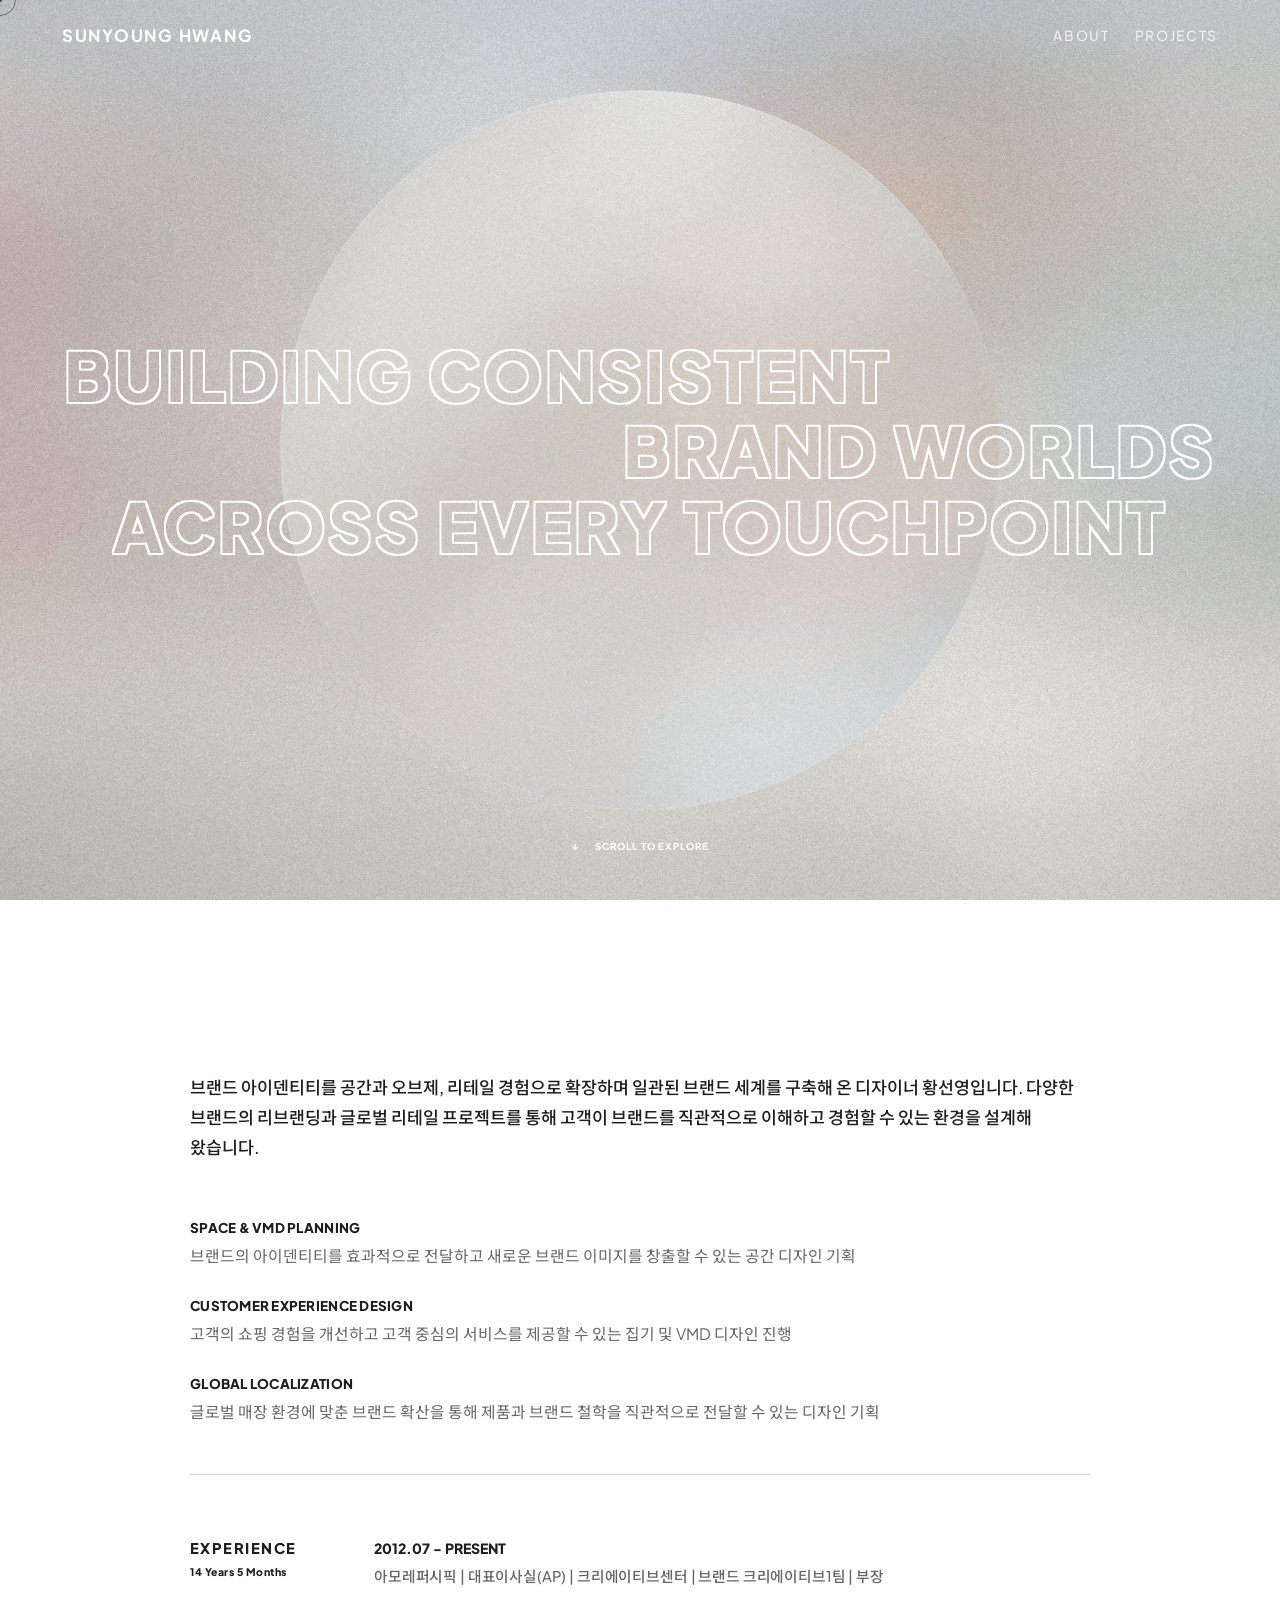
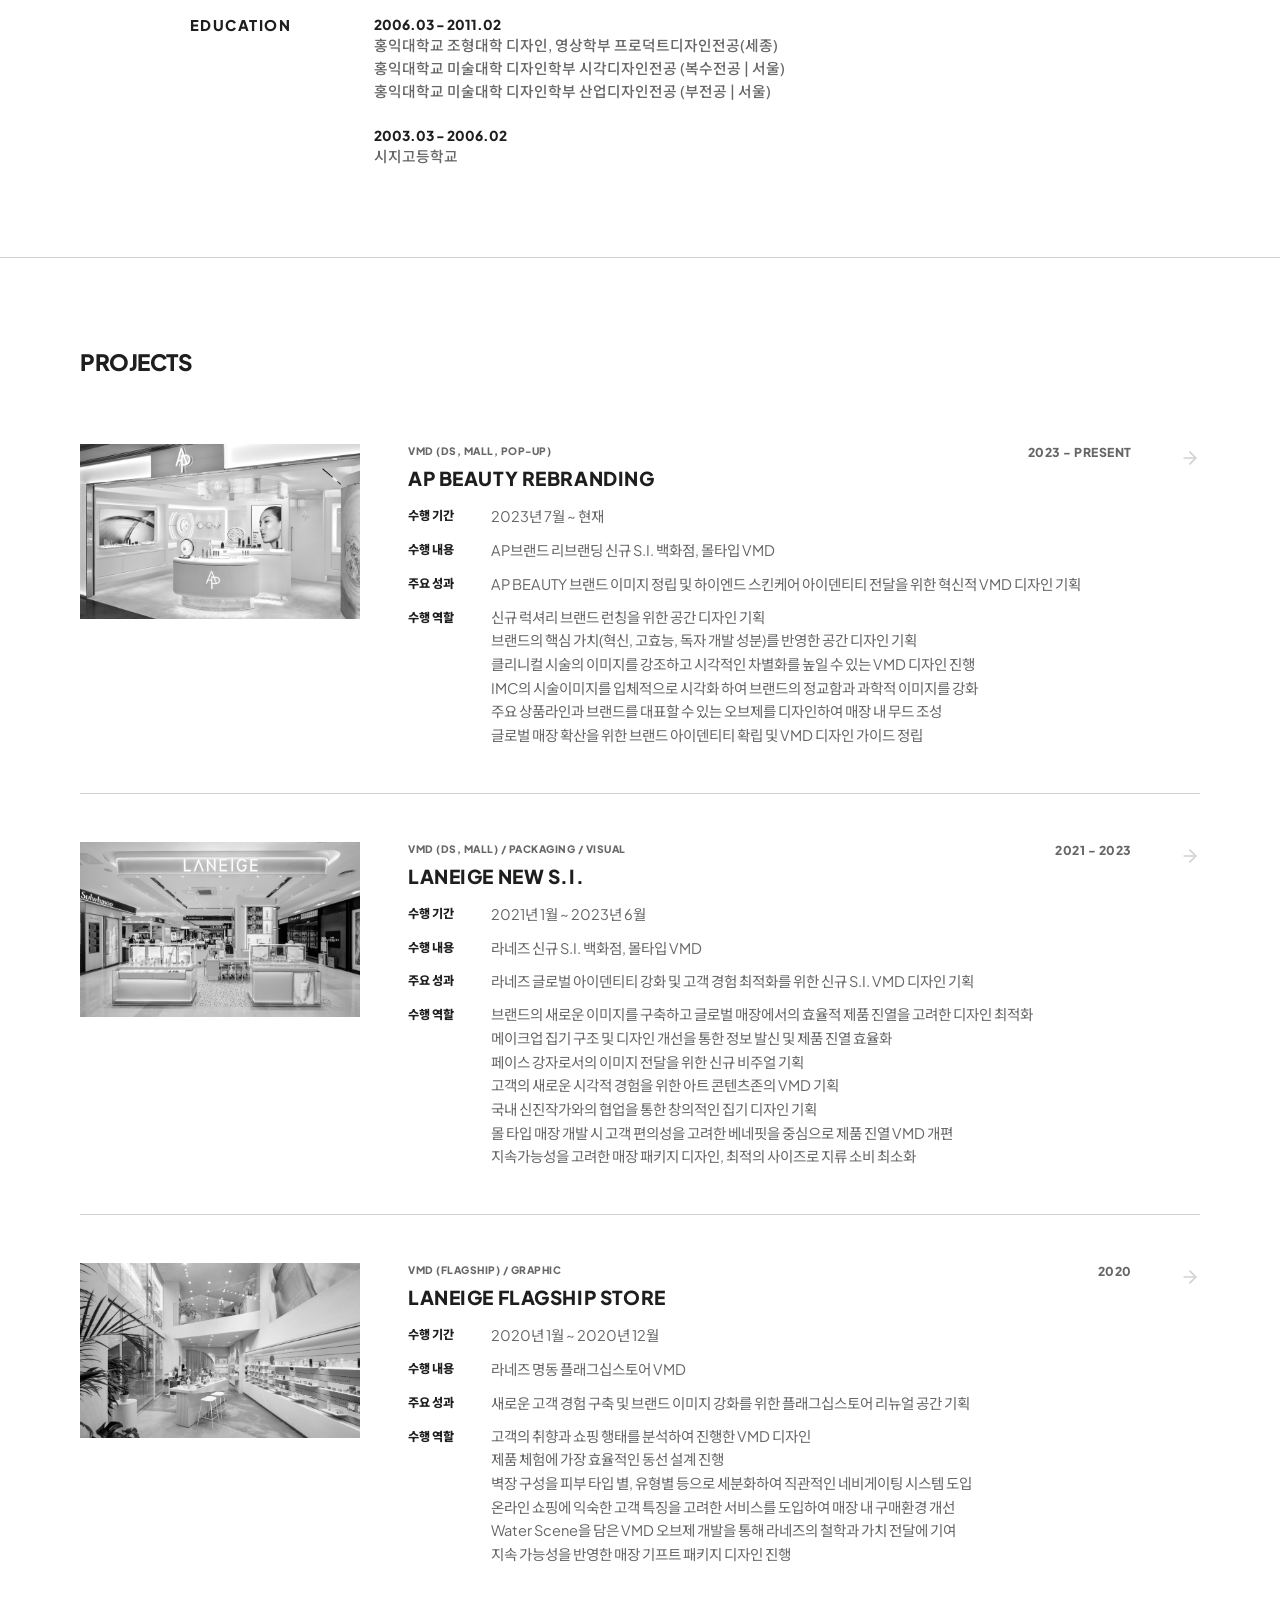
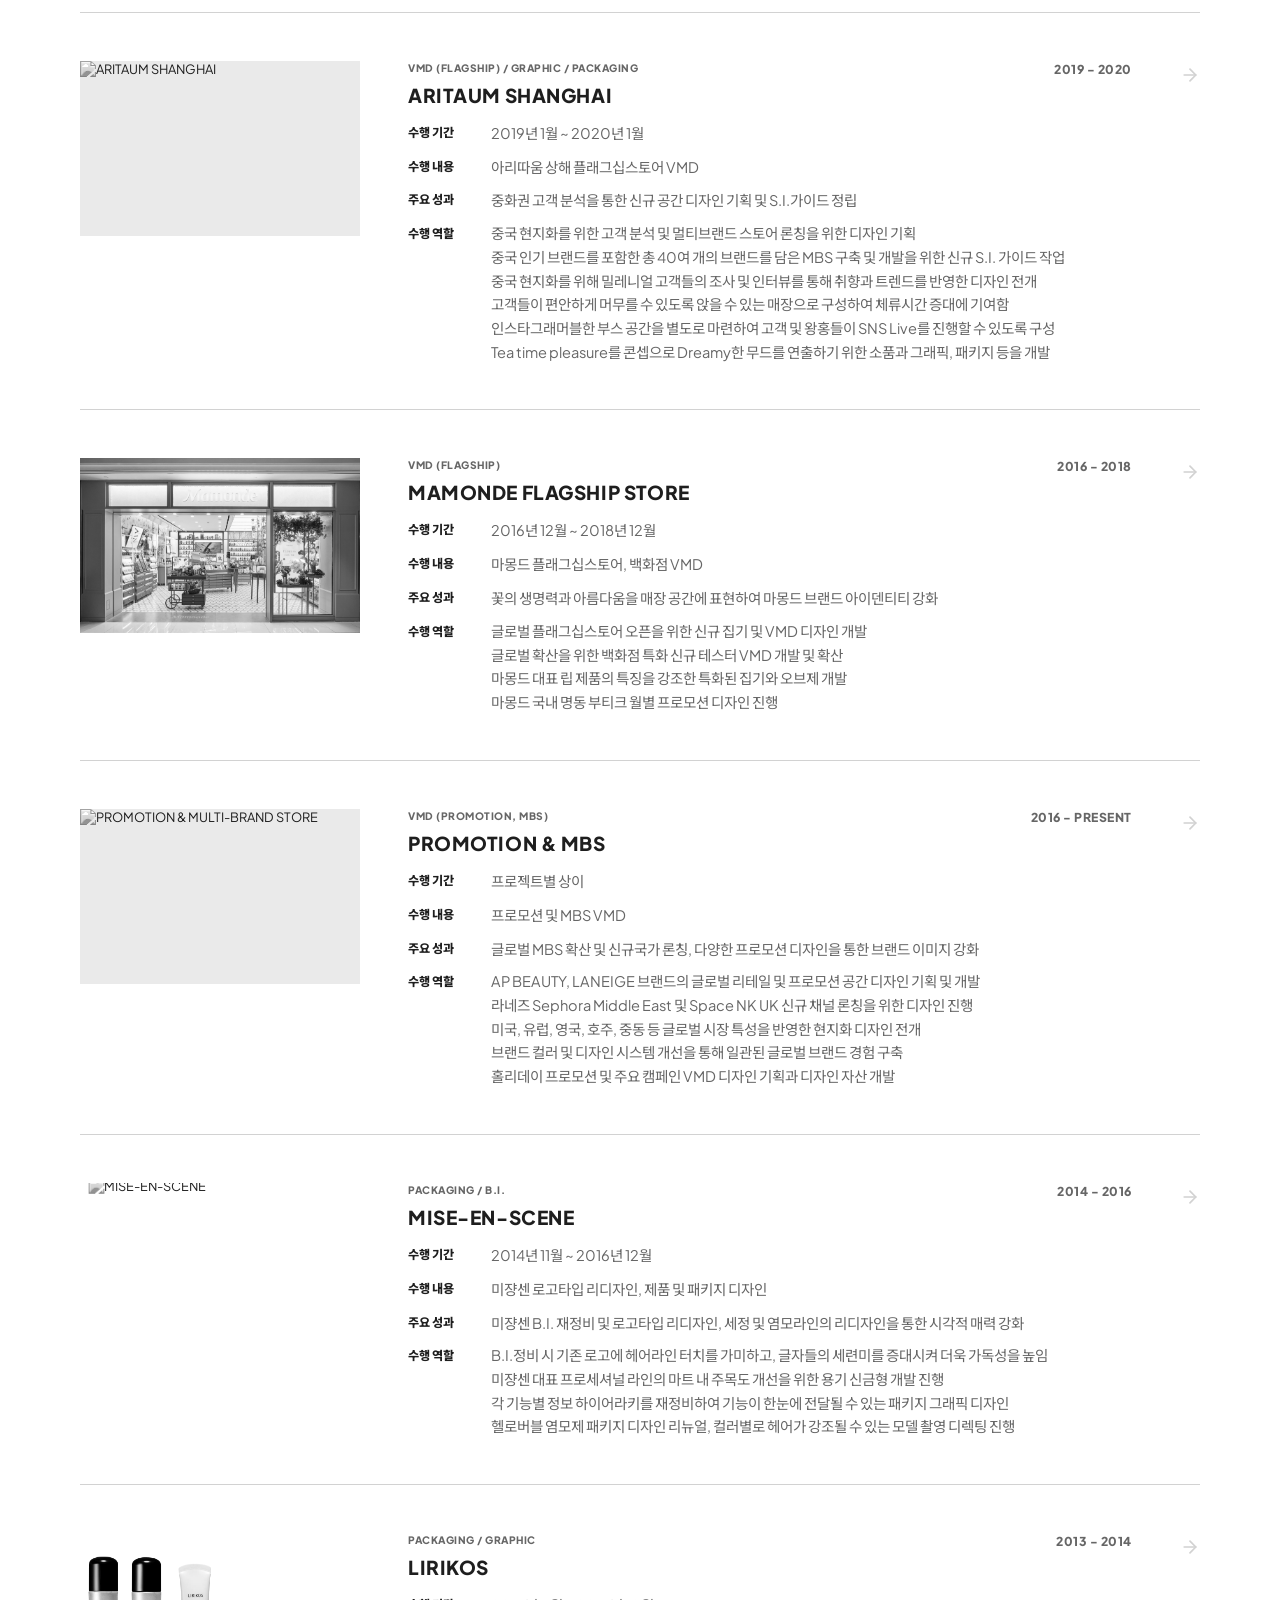
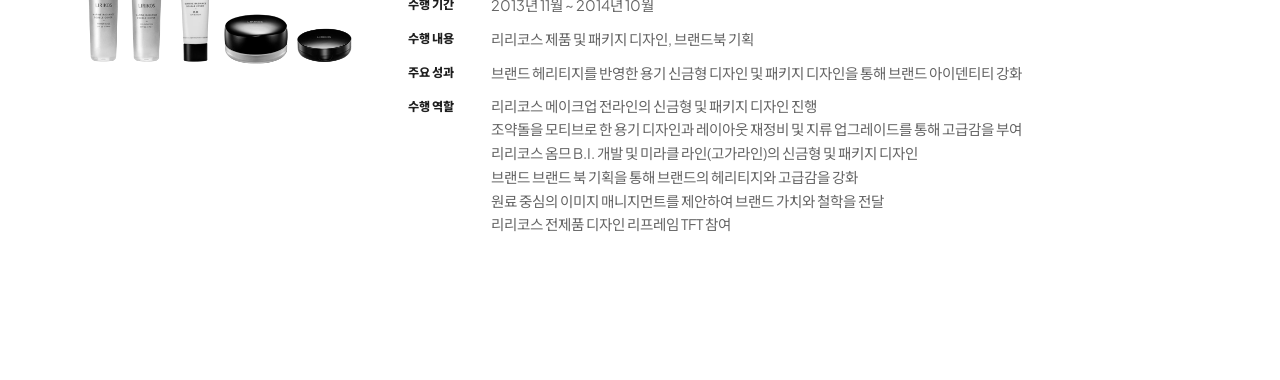
==== Portfolio/index.html @ 8e29ddab "Fix background image masking issue on mobile and desktop by setting html and body to transparent" ====
<!DOCTYPE html>
<html lang="ko">
<head>
    <meta charset="UTF-8">
    <meta name="viewport" content="width=device-width, initial-scale=1.0">
    <title>SUNYOUNG HWANG</title>
    <meta name="description" content="아모레퍼시픽 | 대표이사실(AP) | 크리에이티브센터 | 브랜드 크리에이티브1팀 | 부장">
    <!-- Google Fonts: Questrial and Noto Sans KR (Century Gothic fallback & Korean) -->
    <link rel="preconnect" href="https://fonts.googleapis.com">
    <link rel="preconnect" href="https://fonts.gstatic.com" crossorigin>
    <link href="https://fonts.googleapis.com/css2?family=Plus+Jakarta+Sans:wght@300;400;500;600;700;800&family=Noto+Sans+KR:wght@300;400;500;700&display=swap" rel="stylesheet">
    <link rel="stylesheet" href="style.css?v=20260602-v114">
</head>
<body>
    <div class="fixed-bg"></div>

    <!-- SVG Filter for clean outline text (avoids -webkit-text-stroke overlapping contour artifacts) -->
    <svg width="0" height="0" style="position:absolute;pointer-events:none">
        <defs>
            <filter id="text-outline" x="-5%" y="-5%" width="110%" height="110%">
                <!-- Dilate the glyph silhouette outward by 1.5px -->
                <feMorphology in="SourceAlpha" operator="dilate" radius="1.5" result="dilated"/>
                <!-- Subtract original shape from dilated shape = outline ring only -->
                <feComposite in="dilated" in2="SourceAlpha" operator="out" result="outline"/>
                <!-- Flood with white color -->
                <feFlood flood-color="#ffffff" result="white"/>
                <!-- Mask the white flood with the outline ring -->
                <feComposite in="white" in2="outline" operator="in"/>
            </filter>
        </defs>
    </svg>

    <!-- Custom Cursor -->
    <div id="custom-cursor">
        <div class="cursor-dot"></div>
        <div class="cursor-circle">
            <span class="cursor-text">VIEW</span>
        </div>
    </div>

    <!-- Header Navigation -->
    <header class="header">
        <a href="#" class="header__logo text-scramble" data-text="SUNYOUNG HWANG">SUNYOUNG HWANG</a>
        <div class="header__right">
            <nav class="header__nav">
                <a href="#about" class="nav-link">ABOUT</a>
                <a href="#projects" class="nav-link">PROJECTS</a>
            </nav>
        </div>
    </header>

    <!-- Main Container -->
    <div id="main-content">
        <!-- Interactive Hero Section -->
        <section id="hero" class="hero-section">
            <!-- Rotating Circle Background -->
            <div class="hero-circle-bg-container">
                <img src="asset/bg_c.webp" alt="Rotating Circle" class="hero-circle-bg" id="hero-rotating-circle">
            </div>

            <!-- Monopo-inspired Interactive Text Container -->
            <div class="interactive-intro" id="intro-container">
                <!-- Outline Text (Bottom Layer) -->
                <div class="intro-text intro-text--outline">
                    <span>BUILDING CONSISTENT</span>
                    <span>BRAND WORLDS</span>
                    <span>ACROSS EVERY TOUCHPOINT</span>
                </div>
                <!-- Solid Text (Top Layer) -->
                <div class="intro-text intro-text--solid">
                    <span>BUILDING CONSISTENT</span>
                    <span>BRAND WORLDS</span>
                    <span>ACROSS EVERY TOUCHPOINT</span>
                </div>
            </div>

            <div class="hero-scroll-indicator">
                <span class="scroll-arrow">↓</span>
                <span class="scroll-text">SCROLL TO EXPLORE</span>
            </div>
        </section>

        <!-- Resume Section (1 Column Layout) -->
        <section id="about" class="resume-dashboard">
            <div class="resume-container">
                
                <!-- Profile Section -->
                <div class="resume-section-item profile-section">
                    <div class="profile-content">
                        <p class="profile-bio">
                            브랜드 아이덴티티를 공간과 오브제, 리테일 경험으로 확장하며 일관된 브랜드 세계를 구축해 온 디자이너 황선영입니다. 다양한 브랜드의 리브랜딩과 글로벌 리테일 프로젝트를 통해 고객이 브랜드를 직관적으로 이해하고 경험할 수 있는 환경을 설계해 왔습니다.
                        </p>
                    </div>
                </div>

                <!-- Core Capabilities Section -->
                <div class="resume-section-item capabilities-section">
                    <div class="capabilities-content">
                        <div class="capability-item">
                            <h3>SPACE & VMD PLANNING</h3>
                            <p>브랜드의 아이덴티티를 효과적으로 전달하고 새로운 브랜드 이미지를 창출할 수 있는 공간 디자인 기획</p>
                        </div>
                        <div class="capability-item">
                            <h3>CUSTOMER EXPERIENCE DESIGN</h3>
                            <p>고객의 쇼핑 경험을 개선하고 고객 중심의 서비스를 제공할 수 있는 집기 및 VMD 디자인 진행</p>
                        </div>
                        <div class="capability-item">
                            <h3>GLOBAL LOCALIZATION</h3>
                            <p>글로벌 매장 환경에 맞춘 브랜드 확산을 통해 제품과 브랜드 철학을 직관적으로 전달할 수 있는 디자인 기획</p>
                        </div>
                    </div>
                </div>

                <!-- Career & Education Section -->
                <div class="resume-section-item career-education-section">
                    <div class="resume-grid-row">
                        <div class="resume-grid-label">
                            <h2 class="resume-subtitle">EXPERIENCE</h2>
                            <span class="calculated-exp" id="calculated-experience">Calculating...</span>
                        </div>
                        <div class="resume-grid-value">
                            <div class="career-item">
                                <span class="date">2012.07 - PRESENT</span>
                                <div class="comp-role-wrapper">
                                    <span class="comp-role">아모레퍼시픽 | 대표이사실(AP) | 크리에이티브센터 | 브랜드 크리에이티브1팀 | 부장</span>
                                </div>
                            </div>
                        </div>
                    </div>
                    <div class="resume-grid-row">
                        <div class="resume-grid-label">
                            <h2 class="resume-subtitle">EDUCATION</h2>
                        </div>
                        <div class="resume-grid-value">
                            <ul class="edu-list">
                                <li>
                                    <span class="edu-date">2006.03 - 2011.02</span>
                                    <span class="edu-desc">홍익대학교 조형대학 디자인, 영상학부 프로덕트디자인전공(세종)</span>
                                    <span class="edu-desc">홍익대학교 미술대학 디자인학부 시각디자인전공 (복수전공 | 서울)</span>
                                    <span class="edu-desc">홍익대학교 미술대학 디자인학부 산업디자인전공 (부전공 | 서울)</span>
                                </li>
                                <li>
                                    <span class="edu-date">2003.03 - 2006.02</span>
                                    <span class="edu-desc">시지고등학교</span>
                                </li>
                            </ul>
                        </div>
                    </div>
                </div>

            </div>
        </section>

        <!-- Projects Grid Section -->
        <section id="projects" class="projects-section scroll-reveal">
            <div class="section-container">
                <div class="section-header">
                    <h2 class="section-title">PROJECTS</h2>
                </div>
                <div class="projects-list">
                    
                    <!-- Card 1: AP Beauty -->
                    <div class="project-row" data-project="ap_beauty">
                        <div class="project-row__left">
                            <div class="project-row__img-wrapper">
                                <img src="asset/ap_beauty/page_4.jpg" alt="AP BEAUTY REBRANDING" loading="lazy">
                            </div>
                        </div>
                        <div class="project-row__right">
                            <div class="project-row__meta">
                                <span class="project-row__cat">VMD (DS, MALL, POP-UP)</span>
                                <span class="project-row__year">2023 - PRESENT</span>
                            </div>
                            <h3 class="project-row__title">AP BEAUTY REBRANDING</h3>
                            
                            <div class="project-row__details">
                                <div class="detail-group">
                                    <span class="label">수행 기간</span>
                                    <span class="value">2023년 7월 ~ 현재</span>
                                </div>
                                <div class="detail-group">
                                    <span class="label">수행 내용</span>
                                    <span class="value">AP브랜드 리브랜딩 신규 S.I. 백화점, 몰타입 VMD</span>
                                </div>
                                <div class="detail-group">
                                    <span class="label">주요 성과</span>
                                    <span class="value">AP BEAUTY 브랜드 이미지 정립 및 하이엔드 스킨케어 아이덴티티 전달을 위한 혁신적 VMD 디자인 기획</span>
                                </div>
                                <div class="detail-group">
                                    <span class="label">수행 역할</span>
                                    <ul class="task-list">
                                        <li>신규 럭셔리 브랜드 런칭을 위한 공간 디자인 기획</li>
                                        <li>브랜드의 핵심 가치(혁신, 고효능, 독자 개발 성분)를 반영한 공간 디자인 기획</li>
                                        <li>클리니컬 시술의 이미지를 강조하고 시각적인 차별화를 높일 수 있는 VMD 디자인 진행</li>
                                        <li>IMC의 시술이미지를 입체적으로 시각화 하여 브랜드의 정교함과 과학적 이미지를 강화</li>
                                        <li>주요 상품라인과 브랜드를 대표할 수 있는 오브제를 디자인하여 매장 내 무드 조성</li>
                                        <li>글로벌 매장 확산을 위한 브랜드 아이덴티티 확립 및 VMD 디자인 가이드 정립</li>
                                    </ul>
                                </div>
                            </div>
                        </div>
                        <div class="project-row__arrow">
                            <svg width="24" height="24" viewBox="0 0 24 24" fill="none" stroke="currentColor" stroke-width="2" stroke-linecap="round" stroke-linejoin="round"><line x1="5" y1="12" x2="19" y2="12"></line><polyline points="12 5 19 12 12 19"></polyline></svg>
                        </div>
                    </div>

                    <!-- Card 2: Laneige SI -->
                    <div class="project-row" data-project="laneige_si">
                        <div class="project-row__left">
                            <div class="project-row__img-wrapper">
                                <img src="asset/laneige_si/page_2.jpg" alt="LANEIGE New S.I." loading="lazy">
                            </div>
                        </div>
                        <div class="project-row__right">
                            <div class="project-row__meta">
                                <span class="project-row__cat">VMD (DS, MALL) / PACKAGING / VISUAL</span>
                                <span class="project-row__year">2021 - 2023</span>
                            </div>
                            <h3 class="project-row__title">LANEIGE New S.I.</h3>
                            
                            <div class="project-row__details">
                                <div class="detail-group">
                                    <span class="label">수행 기간</span>
                                    <span class="value">2021년 1월 ~ 2023년 6월</span>
                                </div>
                                <div class="detail-group">
                                    <span class="label">수행 내용</span>
                                    <span class="value">라네즈 신규 S.I. 백화점, 몰타입 VMD</span>
                                </div>
                                <div class="detail-group">
                                    <span class="label">주요 성과</span>
                                    <span class="value">라네즈 글로벌 아이덴티티 강화 및 고객 경험 최적화를 위한 신규 S.I. VMD 디자인 기획</span>
                                </div>
                                <div class="detail-group">
                                    <span class="label">수행 역할</span>
                                    <ul class="task-list">
                                        <li>브랜드의 새로운 이미지를 구축하고 글로벌 매장에서의 효율적 제품 진열을 고려한 디자인 최적화</li>
                                        <li>메이크업 집기 구조 및 디자인 개선을 통한 정보 발신 및 제품 진열 효율화</li>
                                        <li>페이스 강자로서의 이미지 전달을 위한 신규 비주얼 기획</li>
                                        <li>고객의 새로운 시각적 경험을 위한 아트 콘텐츠존의 VMD 기획</li>
                                        <li>국내 신진작가와의 협업을 통한 창의적인 집기 디자인 기획</li>
                                        <li>몰 타입 매장 개발 시 고객 편의성을 고려한 베네핏을 중심으로 제품 진열 VMD 개편</li>
                                        <li>지속가능성을 고려한 매장 패키지 디자인, 최적의 사이즈로 지류 소비 최소화</li>
                                    </ul>
                                </div>
                            </div>
                        </div>
                        <div class="project-row__arrow">
                            <svg width="24" height="24" viewBox="0 0 24 24" fill="none" stroke="currentColor" stroke-width="2" stroke-linecap="round" stroke-linejoin="round"><line x1="5" y1="12" x2="19" y2="12"></line><polyline points="12 5 19 12 12 19"></polyline></svg>
                        </div>
                    </div>

                    <!-- Card 3: Laneige Flagship -->
                    <div class="project-row" data-project="laneige_flagship">
                        <div class="project-row__left">
                            <div class="project-row__img-wrapper">
                                <img src="asset/laneige_flagship/page_2.jpg" alt="LANEIGE FLAGSHIP STORE" loading="lazy">
                            </div>
                        </div>
                        <div class="project-row__right">
                            <div class="project-row__meta">
                                <span class="project-row__cat">VMD (FLAGSHIP) / GRAPHIC</span>
                                <span class="project-row__year">2020</span>
                            </div>
                            <h3 class="project-row__title">LANEIGE FLAGSHIP STORE</h3>
                            
                            <div class="project-row__details">
                                <div class="detail-group">
                                    <span class="label">수행 기간</span>
                                    <span class="value">2020년 1월 ~ 2020년 12월</span>
                                </div>
                                <div class="detail-group">
                                    <span class="label">수행 내용</span>
                                    <span class="value">라네즈 명동 플래그십스토어 VMD</span>
                                </div>
                                <div class="detail-group">
                                    <span class="label">주요 성과</span>
                                    <span class="value">새로운 고객 경험 구축 및 브랜드 이미지 강화를 위한 플래그십스토어 리뉴얼 공간 기획</span>
                                </div>
                                <div class="detail-group">
                                    <span class="label">수행 역할</span>
                                    <ul class="task-list">
                                        <li>고객의 취향과 쇼핑 행태를 분석하여 진행한 VMD 디자인</li>
                                        <li>제품 체험에 가장 효율적인 동선 설계 진행</li>
                                        <li>벽장 구성을 피부 타입 별, 유형별 등으로 세분화하여 직관적인 네비게이팅 시스템 도입</li>
                                        <li>온라인 쇼핑에 익숙한 고객 특징을 고려한 서비스를 도입하여 매장 내 구매환경 개선</li>
                                        <li>Water Scene을 담은 VMD 오브제 개발을 통해 라네즈의 철학과 가치 전달에 기여</li>
                                        <li>지속 가능성을 반영한 매장 기프트 패키지 디자인 진행</li>
                                    </ul>
                                </div>
                            </div>
                        </div>
                        <div class="project-row__arrow">
                            <svg width="24" height="24" viewBox="0 0 24 24" fill="none" stroke="currentColor" stroke-width="2" stroke-linecap="round" stroke-linejoin="round"><line x1="5" y1="12" x2="19" y2="12"></line><polyline points="12 5 19 12 12 19"></polyline></svg>
                        </div>
                    </div>

                    <!-- Card 4: Aritaum Shanghai -->
                    <div class="project-row" data-project="aritaum_shanghai">
                        <div class="project-row__left">
                            <div class="project-row__img-wrapper">
                                <img src="asset/aritaum_shanghai/ar_02_highres.png" alt="ARITAUM SHANGHAI" loading="lazy">
                            </div>
                        </div>
                        <div class="project-row__right">
                            <div class="project-row__meta">
                                <span class="project-row__cat">VMD (FLAGSHIP) / GRAPHIC / PACKAGING</span>
                                <span class="project-row__year">2019 - 2020</span>
                            </div>
                            <h3 class="project-row__title">ARITAUM SHANGHAI</h3>
                            
                            <div class="project-row__details">
                                <div class="detail-group">
                                    <span class="label">수행 기간</span>
                                    <span class="value">2019년 1월 ~ 2020년 1월</span>
                                </div>
                                <div class="detail-group">
                                    <span class="label">수행 내용</span>
                                    <span class="value">아리따움 상해 플래그십스토어 VMD</span>
                                </div>
                                <div class="detail-group">
                                    <span class="label">주요 성과</span>
                                    <span class="value">중화권 고객 분석을 통한 신규 공간 디자인 기획 및 S.I.가이드 정립</span>
                                </div>
                                <div class="detail-group">
                                    <span class="label">수행 역할</span>
                                    <ul class="task-list">
                                        <li>중국 현지화를 위한 고객 분석 및 멀티브랜드 스토어 론칭을 위한 디자인 기획</li>
                                        <li>중국 인기 브랜드를 포함한 총 40여 개의 브랜드를 담은 MBS 구축 및 개발을 위한 신규 S.I. 가이드 작업</li>
                                        <li>중국 현지화를 위해 밀레니얼 고객들의 조사 및 인터뷰를 통해 취향과 트렌드를 반영한 디자인 전개</li>
                                        <li>고객들이 편안하게 머무를 수 있도록 앉을 수 있는 매장으로 구성하여 체류시간 증대에 기여함</li>
                                        <li>인스타그래머블한 부스 공간을 별도로 마련하여 고객 및 왕홍들이 SNS Live를 진행할 수 있도록 구성</li>
                                        <li>Tea time pleasure를 콘셉으로 Dreamy한 무드를 연출하기 위한 소품과 그래픽, 패키지 등을 개발</li>
                                    </ul>
                                </div>
                            </div>
                        </div>
                        <div class="project-row__arrow">
                            <svg width="24" height="24" viewBox="0 0 24 24" fill="none" stroke="currentColor" stroke-width="2" stroke-linecap="round" stroke-linejoin="round"><line x1="5" y1="12" x2="19" y2="12"></line><polyline points="12 5 19 12 12 19"></polyline></svg>
                        </div>
                    </div>

                    <!-- Card 5: Mamonde -->
                    <div class="project-row" data-project="mamonde">
                        <div class="project-row__left">
                            <div class="project-row__img-wrapper">
                                <img src="asset/mamonde/page_2.jpg" alt="MAMONDE FLAGSHIP STORE" loading="lazy">
                            </div>
                        </div>
                        <div class="project-row__right">
                            <div class="project-row__meta">
                                <span class="project-row__cat">VMD (FLAGSHIP)</span>
                                <span class="project-row__year">2016 - 2018</span>
                            </div>
                            <h3 class="project-row__title">MAMONDE FLAGSHIP STORE</h3>
                            
                            <div class="project-row__details">
                                <div class="detail-group">
                                    <span class="label">수행 기간</span>
                                    <span class="value">2016년 12월 ~ 2018년 12월</span>
                                </div>
                                <div class="detail-group">
                                    <span class="label">수행 내용</span>
                                    <span class="value">마몽드 플래그십스토어, 백화점 VMD</span>
                                </div>
                                <div class="detail-group">
                                    <span class="label">주요 성과</span>
                                    <span class="value">꽃의 생명력과 아름다움을 매장 공간에 표현하여 마몽드 브랜드 아이덴티티 강화</span>
                                </div>
                                <div class="detail-group">
                                    <span class="label">수행 역할</span>
                                    <ul class="task-list">
                                        <li>글로벌 플래그십스토어 오픈을 위한 신규 집기 및 VMD 디자인 개발</li>
                                        <li>글로벌 확산을 위한 백화점 특화 신규 테스터 VMD 개발 및 확산</li>
                                        <li>마몽드 대표 립 제품의 특징을 강조한 특화된 집기와 오브제 개발</li>
                                        <li>마몽드 국내 명동 부티크 월별 프로모션 디자인 진행</li>
                                    </ul>
                                </div>
                            </div>
                        </div>
                        <div class="project-row__arrow">
                            <svg width="24" height="24" viewBox="0 0 24 24" fill="none" stroke="currentColor" stroke-width="2" stroke-linecap="round" stroke-linejoin="round"><line x1="5" y1="12" x2="19" y2="12"></line><polyline points="12 5 19 12 12 19"></polyline></svg>
                        </div>
                    </div>

                    <!-- Card 6: Promotion & MBS -->
                    <div class="project-row" data-project="promotion_mbs">
                        <div class="project-row__left">
                            <div class="project-row__img-wrapper">
                                <img src="asset/promotion_mbs/la_se_02.jpg" alt="PROMOTION & MULTI-BRAND STORE" loading="lazy">
                            </div>
                        </div>
                        <div class="project-row__right">
                            <div class="project-row__meta">
                                <span class="project-row__cat">VMD (PROMOTION, MBS)</span>
                                <span class="project-row__year">2016 - PRESENT</span>
                            </div>
                            <h3 class="project-row__title">PROMOTION & MBS</h3>
                            
                            <div class="project-row__details">
                                <div class="detail-group">
                                    <span class="label">수행 기간</span>
                                    <span class="value">프로젝트별 상이</span>
                                </div>
                                <div class="detail-group">
                                    <span class="label">수행 내용</span>
                                    <span class="value">프로모션 및 MBS VMD</span>
                                </div>
                                <div class="detail-group">
                                    <span class="label">주요 성과</span>
                                    <span class="value">글로벌 MBS 확산 및 신규국가 론칭, 다양한 프로모션 디자인을 통한 브랜드 이미지 강화</span>
                                </div>
                                <div class="detail-group">
                                    <span class="label">수행 역할</span>
                                    <ul class="task-list">
                                        <li>AP BEAUTY, LANEIGE 브랜드의 글로벌 리테일 및 프로모션 공간 디자인 기획 및 개발</li>
                                        <li>라네즈 Sephora Middle East 및 Space NK UK 신규 채널 론칭을 위한 디자인 진행</li>
                                        <li>미국, 유럽, 영국, 호주, 중동 등 글로벌 시장 특성을 반영한 현지화 디자인 전개</li>
                                        <li>브랜드 컬러 및 디자인 시스템 개선을 통해 일관된 글로벌 브랜드 경험 구축</li>
                                        <li>홀리데이 프로모션 및 주요 캠페인 VMD 디자인 기획과 디자인 자산 개발</li>
                                    </ul>
                                </div>
                            </div>
                        </div>
                        <div class="project-row__arrow">
                            <svg width="24" height="24" viewBox="0 0 24 24" fill="none" stroke="currentColor" stroke-width="2" stroke-linecap="round" stroke-linejoin="round"><line x1="5" y1="12" x2="19" y2="12"></line><polyline points="12 5 19 12 12 19"></polyline></svg>
                        </div>
                    </div>

                    <!-- Card 7: Mise-en-scene -->

                    <div class="project-row" data-project="mise_en_scene">
                        <div class="project-row__left">
                            <div class="project-row__img-wrapper">
                                <img src="asset/mise_en_scene/mi_05.png" alt="MISE-EN-SCENE" loading="lazy">
                            </div>
                        </div>
                        <div class="project-row__right">
                            <div class="project-row__meta">
                                <span class="project-row__cat">PACKAGING / B.I.</span>
                                <span class="project-row__year">2014 - 2016</span>
                            </div>
                            <h3 class="project-row__title">MISE-EN-SCENE</h3>
                            
                            <div class="project-row__details">
                                <div class="detail-group">
                                    <span class="label">수행 기간</span>
                                    <span class="value">2014년 11월 ~ 2016년 12월</span>
                                </div>
                                <div class="detail-group">
                                    <span class="label">수행 내용</span>
                                    <span class="value">미쟝센 로고타입 리디자인, 제품 및 패키지 디자인</span>
                                </div>
                                <div class="detail-group">
                                    <span class="label">주요 성과</span>
                                    <span class="value">미쟝센 B.I. 재정비 및 로고타입 리디자인, 세정 및 염모라인의 리디자인을 통한 시각적 매력 강화</span>
                                </div>
                                <div class="detail-group">
                                    <span class="label">수행 역할</span>
                                    <ul class="task-list">
                                        <li>B.I.정비 시 기존 로고에 헤어라인 터치를 가미하고, 글자들의 세련미를 증대시켜 더욱 가독성을 높임</li>
                                        <li>미쟝센 대표 프로세셔널 라인의 마트 내 주목도 개선을 위한 용기 신금형 개발 진행</li>
                                        <li>각 기능별 정보 하이어라키를 재정비하여 기능이 한눈에 전달될 수 있는 패키지 그래픽 디자인</li>
                                        <li>헬로버블 염모제 패키지 디자인 리뉴얼, 컬러별로 헤어가 강조될 수 있는 모델 촬영 디렉팅 진행</li>
                                    </ul>
                                </div>
                            </div>
                        </div>
                        <div class="project-row__arrow">
                            <svg width="24" height="24" viewBox="0 0 24 24" fill="none" stroke="currentColor" stroke-width="2" stroke-linecap="round" stroke-linejoin="round"><line x1="5" y1="12" x2="19" y2="12"></line><polyline points="12 5 19 12 12 19"></polyline></svg>
                        </div>
                    </div>
                    <!-- Card 8: Lirikos -->

                    <div class="project-row" data-project="lirikos">
                        <div class="project-row__left">
                            <div class="project-row__img-wrapper">
                                <img src="asset/lirikos/liri_01.png" alt="LIRIKOS PACKAGE & BRAND BOOK" loading="lazy">
                            </div>
                        </div>
                        <div class="project-row__right">
                            <div class="project-row__meta">
                                <span class="project-row__cat">PACKAGING / GRAPHIC</span>
                                <span class="project-row__year">2013 - 2014</span>
                            </div>
                            <h3 class="project-row__title">LIRIKOS</h3>
                            
                            <div class="project-row__details">
                                <div class="detail-group">
                                    <span class="label">수행 기간</span>
                                    <span class="value">2013년 11월 ~ 2014년 10월</span>
                                </div>
                                <div class="detail-group">
                                    <span class="label">수행 내용</span>
                                    <span class="value">리리코스 제품 및 패키지 디자인, 브랜드북 기획</span>
                                </div>
                                <div class="detail-group">
                                    <span class="label">주요 성과</span>
                                    <span class="value">브랜드 헤리티지를 반영한 용기 신금형 디자인 및 패키지 디자인을 통해 브랜드 아이덴티티 강화</span>
                                </div>
                                <div class="detail-group">
                                    <span class="label">수행 역할</span>
                                    <ul class="task-list">
                                        <li>리리코스 메이크업 전라인의 신금형 및 패키지 디자인 진행</li>
                                        <li>조약돌을 모티브로 한 용기 디자인과 레이아웃 재정비 및 지류 업그레이드를 통해 고급감을 부여</li>
                                        <li>리리코스 옴므 B.I. 개발 및 미라클 라인(고가라인)의 신금형 및 패키지 디자인</li>
                                        <li>브랜드 브랜드 북 기획을 통해 브랜드의 헤리티지와 고급감을 강화</li>
                                        <li>원료 중심의 이미지 매니지먼트를 제안하여 브랜드 가치와 철학을 전달</li>
                                        <li>리리코스 전제품 디자인 리프레임 TFT 참여</li>
                                    </ul>
                                </div>
                            </div>
                        </div>
                        <div class="project-row__arrow">
                            <svg width="24" height="24" viewBox="0 0 24 24" fill="none" stroke="currentColor" stroke-width="2" stroke-linecap="round" stroke-linejoin="round"><line x1="5" y1="12" x2="19" y2="12"></line><polyline points="12 5 19 12 12 19"></polyline></svg>
                        </div>
                    </div>

                    </div>

                </div>
            </div>
        </section>
    </div>

    <!-- Case Study Full-Screen Drawer -->
    <div id="case-study-drawer" class="drawer">
        <!-- Close Button -->
        <button class="drawer__close-btn" aria-label="Close Case Study">
            <span class="close-icon"></span>
        </button>

        <div class="drawer__scroll-container">
            <!-- Left Info Panel -->
            <div class="drawer__info-panel">
                <div class="drawer__header">
                    <span class="drawer__project-cat" id="drawer-project-cat">VMD / SPACE</span>
                    <h2 class="drawer__project-title" id="drawer-project-title">AP BEAUTY Rebranding VMD</h2>
                    <div class="drawer__meta">
                        <div class="meta-item">
                            <span class="meta-label">PERIOD</span>
                            <span class="meta-val" id="drawer-period">2023.07 - Present</span>
                        </div>
                        <div class="meta-item">
                            <span class="meta-label">CONTENT</span>
                            <span class="meta-val" id="drawer-role">공간 & VMD 총괄</span>
                        </div>
                    </div>
                </div>

                <div class="drawer__details">
                    <div class="detail-section">
                        <h3>ROLE</h3>
                        <ul id="drawer-tasks" class="bullet-list">
                            <!-- Populated by JS -->
                        </ul>
                    </div>

                    <!-- Contribution Progress Bars -->
                    <div class="detail-section">
                        <h3>MY CONTRIBUTION</h3>
                        <div class="contribution-chart" id="drawer-contribution">
                            <!-- Populated dynamically -->
                        </div>
                    </div>

                    <div class="detail-section">
                        <h3>OVERVIEW</h3>
                        <p id="drawer-desc">하이엔드 스킨케어 브랜드 AP BEAUTY의 새로운 럭셔리 S.I. 및 백화점 VMD 기획</p>
                    </div>
                </div>
            </div>

            <!-- Right Gallery Panel -->
            <div class="drawer__gallery-panel">
                <div class="noise-overlay"></div>
                <div class="gallery-wrapper" id="drawer-gallery">
                    <!-- Images will be populated dynamically by JS -->
                </div>
            </div>
        </div>
    </div>

    <script src="main.js?v=20260602-v114"></script>
</body>
</html>
---- Portfolio/style.css ----
@font-face {
    font-family: 'Plus Jakarta Sans Static';
    font-style: normal;
    font-weight: 800;
    font-display: swap;
    src: url('https://cdn.jsdelivr.net/npm/@fontsource/plus-jakarta-sans@5.2.8/files/plus-jakarta-sans-latin-800-normal.woff2') format('woff2');
    unicode-range: U+0000-00FF, U+0131, U+0152-0153, U+02BB-02BC, U+02C6, U+02DA, U+02DC, U+0304, U+0308, U+0329, U+2000-206F, U+20AC, U+2122, U+2191, U+2193, U+2212, U+2215, U+FEFF, U+FFFD;
}

/* Design System Tokens */
:root {
    --bg-color: #F3F3F3; /* Light Gray Background */
    --text-color: #1E1E1E; /* Dark Gray Text */
    --text-secondary: #666666;
    --border-color: #D2D2D2;
    --card-bg: #EAEAEA;
    --accent-color: #1E1E1E;
    
    --font-sans: 'Plus Jakarta Sans', 'Century Gothic', CenturyGothic, AppleGothic, 'Noto Sans KR', sans-serif;
    
    --transition-smooth: all 0.6s cubic-bezier(0.16, 1, 0.3, 1);
    --transition-fast: all 0.2s ease-out;
    --transition-theme: background-color 0.4s ease, color 0.4s ease, border-color 0.4s ease;
}

/* Dark mode is disabled - fixed light theme */

/* Reset & Base Styles */
* {
    box-sizing: border-box;
    margin: 0;
    padding: 0;
}

button, input, select, textarea {
    font-family: inherit;
}

html {
    scroll-behavior: smooth;
    background-color: transparent;
    color: var(--text-color);
    font-family: var(--font-sans);
    font-size: 12.8px; /* scaled down to 80% (16px * 0.8) */
    -webkit-font-smoothing: antialiased;
    transition: var(--transition-theme);
}

/* Fixed background for viewport scaling & resolution optimization */
.fixed-bg {
    position: fixed;
    top: 0;
    left: 0;
    width: 100%;
    height: 100%;
    height: 100vh;
    height: 100dvh;
    z-index: -1;
    background-color: var(--bg-color);
    background-image: url('asset/bg.jpg');
    background-size: cover;
    background-position: center;
    background-repeat: no-repeat;
    pointer-events: none;
    transition: var(--transition-theme);
}

body {
    overflow-x: hidden;
    cursor: none; /* Hide default cursor */
    background-color: transparent;
    color: var(--text-color);
    transition: var(--transition-theme);
}

a, button {
    cursor: none; /* Hide default cursor on interactive items */
}

/* Custom Cursor */
#custom-cursor {
    position: fixed;
    top: 0;
    left: 0;
    width: 100%;
    height: 100%;
    pointer-events: none;
    z-index: 9999;
    mix-blend-mode: difference; /* Inverts color under the cursor */
}

.cursor-dot {
    display: block; /* Show the central dot */
    position: absolute;
    width: 4px;
    height: 4px;
    background-color: #ffffff;
    border-radius: 50%;
    transform: translate(-50%, -50%);
    pointer-events: none;
    transition: transform 0.2s ease, background-color 0.4s ease;
}

.cursor-circle {
    position: absolute;
    width: 32px;
    height: 32px;
    border: 1.5px solid rgba(255, 255, 255, 0.65); /* Hollow white ring */
    background-color: transparent;
    border-radius: 50%;
    transform: translate(-50%, -50%);
    pointer-events: none;
    display: flex;
    align-items: center;
    justify-content: center;
    overflow: hidden;
    transition: width 0.3s cubic-bezier(0.16, 1, 0.3, 1), 
                height 0.3s cubic-bezier(0.16, 1, 0.3, 1),
                background-color 0.3s ease,
                border-color 0.3s ease;
}

.cursor-text {
    font-size: 10px;
    font-weight: 800;
    letter-spacing: 0.1em;
    color: #ffffff; /* White text contrast */
    opacity: 0;
    transform: scale(0.5);
    transition: opacity 0.2s ease, transform 0.2s ease;
}

/* Cursor States */
#custom-cursor.hover-link .cursor-circle {
    width: 52px;
    height: 52px;
    background-color: rgba(255, 255, 255, 0.12); /* Subtle glow inside ring */
    border-color: rgba(255, 255, 255, 0.9);
}

#custom-cursor.hover-project .cursor-circle {
    width: 80px;
    height: 80px;
    background-color: rgba(255, 255, 255, 0.18);
    border-color: rgba(255, 255, 255, 0.95);
}

#custom-cursor.hover-project .cursor-text {
    opacity: 1;
    transform: scale(1);
}

/* Layout Elements */
.section-container {
    max-width: 1800px;
    margin: 0 auto;
    padding: 90px 80px 140px 80px; /* Centered top padding (180% increased from 50px to 90px) */
    border-left: none;
    border-right: none;
}

.projects-section .section-container {
    padding-bottom: 98px; /* 70% of 140px */
}

@media (max-width: 768px) {
    .section-container {
        padding: 115px 24px; /* Centered top padding on mobile (180% increased from 64px to 115px) */
        border-left: none;
        border-right: none;
    }
    .projects-section .section-container {
        padding-bottom: 80px; /* 70% of 115px */
    }
    * {
        cursor: auto !important;
    }
    #custom-cursor {
        display: none !important;
    }
}

/* Header */
.header {
    position: fixed;
    top: 0;
    left: 0;
    width: 100%;
    display: flex;
    justify-content: space-between;
    align-items: center;
    padding: 25px 62px;
    z-index: 100;
    border-bottom: none;
    background-color: transparent;
    backdrop-filter: none;
    -webkit-backdrop-filter: none;
    transition: transform 0.4s cubic-bezier(0.16, 1, 0.3, 1), 
                background-color 0.3s ease, 
                backdrop-filter 0.3s ease, 
                border-color 0.3s ease;
}

/* Scroll Hide/Show & Blurred states */
.header--scrolled {
    background-color: transparent !important; /* 배경 박스 제거 (투명하게) */
    backdrop-filter: blur(12px); /* 본문 글씨와 겹치지 않도록 지나가는 뒷배경만 부드럽게 블러 처리 */
    -webkit-backdrop-filter: blur(12px);
    border-bottom: none; /* 경계선 제거 */
}

.header__logo {
    font-size: 1.31rem; /* 90% scaled from 1.46rem */
    font-weight: 700;
    letter-spacing: 0.104em; /* 130% scaled from 0.08em */
    text-transform: uppercase;
    color: #ffffff; /* 기본 흰색 */
    text-decoration: none; /* 밑줄 방지 */
    transition: color 0.3s ease;
}

.header__right {
    display: flex;
    align-items: center;
    gap: 31px;
}

.header__nav {
    display: flex;
    gap: 25px;
}

.nav-link {
    font-size: 1.08rem;
    font-weight: 500;
    letter-spacing: 0.12em;
    text-decoration: none;
    color: rgba(255, 255, 255, 0.75); /* 기본 흰색 반투명 */
    transition: color 0.3s ease;
}

.nav-link:hover {
    color: #ffffff; /* 흰색 호버 */
}

@media (max-width: 900px) {
    .header {
        padding: 24px 24px;
    }
    .header__right {
        gap: 24px;
    }
    .header__nav {
        gap: 20px;
    }
}

/* Hero Section */
.hero-section {
    position: relative;
    width: 100%;
    height: 100vh;
    display: flex;
    align-items: center;
    justify-content: center;
    overflow: hidden;
    border-bottom: none;
    background-color: transparent;
    transition: var(--transition-theme);
    cursor: pointer;
}

/* bg_c.png Rotating Circle Container */
.hero-circle-bg-container {
    position: absolute;
    top: 50%;
    left: 50%;
    transform: translate(-50%, -50%);
    width: 80vh;
    height: 80vh;
    max-width: 80vw;
    max-height: 80vw;
    pointer-events: none;
    z-index: 1;
    display: flex;
    justify-content: center;
    align-items: center;
    opacity: 0.8;
}

.hero-circle-bg {
    width: 100%;
    height: 100%;
    object-fit: contain;
    will-change: transform;
}

/* Monopo-style Interactive Text Area */
.interactive-intro {
    position: relative;
    width: 100%;
    height: 100%;
    display: flex;
    justify-content: center;
    align-items: center;
    z-index: 5;
    cursor: none; /* Hide default cursor inside intro container */
}

.intro-text {
    position: absolute;
    top: 0;
    left: 0;
    width: 100%;
    height: 100%;
    display: flex;
    flex-direction: column;
    align-items: center;
    justify-content: center;
    text-align: center;
    font-family: 'Plus Jakarta Sans Static', 'Plus Jakarta Sans', sans-serif;
    font-weight: 800; /* Extra bold display text */
    font-size: clamp(3rem, 7.5vh, 6.4rem); /* Giant, impactful text size */
    line-height: 1.12; /* Tighter line height for bold display text */
    letter-spacing: 0.045em;
    pointer-events: none;
    user-select: none;
    transition: var(--transition-theme);
}

.intro-text span {
    display: block;
    width: 90%;
    max-width: 1400px;
    margin: 0 auto;
}

.intro-text span:nth-child(1) {
    text-align: left;
}

.intro-text span:nth-child(2) {
    text-align: right;
}

.intro-text span:nth-child(3) {
    text-align: center;
}

/* Outline Text Layer (Bottom Layer) - Uses SVG filter instead of -webkit-text-stroke */
.intro-text--outline {
    color: #ffffff;
    -webkit-text-stroke: 0;
    filter: url(#text-outline);
    z-index: 10;
}

/* Solid Text Layer (Top Layer revealed by cursor mask) */
.intro-text--solid {
    color: #ffffff;
    -webkit-text-stroke: 3px #ffffff; /* 1.5px dilation matched exactly to overlap outline seamlessly */
    z-index: 12;
    clip-path: circle(0px at 0px 0px);
}

@media (max-width: 768px) {
    .intro-text {
        font-weight: 800;
        font-size: clamp(2.6rem, 7.15vh, 4.42rem) !important; /* Increased to 130% of original mobile size */
        line-height: 1.15 !important;
        letter-spacing: 0.045em !important; /* 1.5x letter spacing maintained on mobile */
    }
    .hero-circle-bg-container {
        width: 70vh !important;
        height: 70vh !important;
        max-width: none !important;
        max-height: none !important;
    }
}

.hero-scroll-indicator {
    position: absolute;
    bottom: 48px;
    left: 50%;
    transform: translateX(-50%);
    display: flex;
    align-items: center;
    gap: 16px;
    font-weight: 800;
    font-size: 0.75rem;
    letter-spacing: 0.1em;
    color: #ffffff; /* 흰색으로 변경 */
    text-transform: uppercase;
    z-index: 10;
}

.scroll-arrow {
    display: inline-block;
    animation: bounce 2s infinite;
}

@keyframes bounce {
    0%, 20%, 50%, 80%, 100% {
        transform: translateY(0);
    }
    40% {
        transform: translateY(-6px);
    }
    60% {
        transform: translateY(-3px);
    }
}

@media (max-width: 1024px) {
    /* Cleaned obsolete hero media overrides */
}

/* Resume Dashboard Grid */
.resume-dashboard {
    display: flex;
    justify-content: center;
    align-items: center;
    border-bottom: 1px solid var(--border-color);
    padding: 172px 0 90px 0; /* Centered bottom padding, top padding increased by 200% (2x) from 86px to 172px */
    background-color: transparent;
    transition: var(--transition-theme);
    width: 100%;
}

.resume-container {
    width: 90%;
    max-width: 900px;
    display: flex;
    flex-direction: column;
    gap: 64px;
}

.resume-section-item {
    padding-bottom: 48px;
    border-bottom: 1px solid var(--border-color);
}

.resume-section-item:last-child {
    border-bottom: none;
    padding-bottom: 0;
}

.profile-section {
    border-bottom: none;
    padding-bottom: 0;
    margin-bottom: -36px; /* 상쇄하여 중간 여백 없애기 */
}

.resume-subtitle {
    font-size: 1.15rem;
    font-weight: 800;
    letter-spacing: 0.1em;
    color: var(--text-color);
    margin-bottom: 4px; /* 빨간색 기간 부분 밀착 정렬 */
    text-transform: uppercase;
}

.profile-bio {
    font-size: 1.35rem; /* 90% scaled down from 1.5rem */
    line-height: 1.75;
    color: var(--text-color);
    font-weight: 500;
    margin-bottom: 28px;
    word-break: keep-all;
}

.profile-meta {
    display: flex;
    gap: 40px;
}

.profile-meta .meta-row {
    display: flex;
    align-items: center;
    gap: 12px;
    font-size: 0.95rem;
}

.profile-meta .meta-row .lbl {
    font-weight: 800;
    color: var(--text-secondary);
    letter-spacing: 0.05em;
}

.profile-meta .meta-row .val a {
    color: var(--text-color);
    text-decoration: none;
    font-weight: 700;
    border-bottom: 1.5px solid var(--text-color);
    padding-bottom: 2px;
    transition: var(--transition-fast);
}

.profile-meta .meta-row .val a:hover {
    color: #E5C158;
    border-color: #E5C158;
}

.capabilities-content {
    display: flex;
    flex-direction: column;
    gap: 28px;
}

.capability-item {
    display: flex;
    flex-direction: column;
    gap: 8px;
    cursor: none;
}

.capability-item h3 {
    font-size: 1.05rem;
    font-weight: 800;
    color: var(--text-color); /* 검정색 글씨로 고정 */
    letter-spacing: 0.02em;
}

.capability-item p {
    font-size: 1.235rem; /* 130% enlarged from 0.95rem */
    line-height: 1.6;
    color: var(--text-secondary);
    word-break: keep-all;
    transition: color 0.3s ease;
}

.capability-item:hover p {
    color: var(--text-color); /* 설명글만 호버 시 블랙으로 변함 */
}

.resume-grid-row {
    display: grid;
    grid-template-columns: 160px 1fr; /* 좌측 컬럼 폭 좁힘 */
    gap: 24px; /* 가로 간격 좁힘 */
    align-items: start;
    margin-bottom: 30px; /* 300% 증가 (10px -> 30px) */
}

.resume-grid-row:last-child {
    margin-bottom: 0;
}

.resume-grid-label {
    display: flex;
    flex-direction: column;
    gap: 4px; /* EXPERIENCE 글자 바로 밑에 붙게 조임 (12px -> 4px) */
}

.career-header-row {
    display: flex;
    flex-direction: column;
    gap: 4px;
}

.calculated-exp {
    font-size: 0.82rem;
    font-weight: 800;
    color: var(--text-color); /* 블랙 */
    background-color: transparent; /* 박스 제거 */
    padding: 0;
    border-radius: 0;
    letter-spacing: 0.05em;
}

.career-item {
    display: flex;
    flex-direction: column;
    gap: 8px;
}

.comp-role-wrapper {
    display: flex;
    align-items: baseline;
    gap: 12px;
    flex-wrap: wrap;
}

.career-item .date {
    font-size: 1.1rem; /* 기간 130% 확대 (0.85rem -> 1.1rem) */
    font-weight: 800;
    color: var(--text-color); /* 블랙컬러로 변경 */
}

.career-item .comp-role {
    font-size: 1.15rem;
    font-weight: 500; /* 일반(Medium)체 */
    color: var(--text-secondary); /* 회색 */
    letter-spacing: -0.01em;
}

.career-item .desc {
    font-size: 0.92rem;
    line-height: 1.55;
    color: var(--text-secondary);
    word-break: keep-all;
}

.edu-list {
    list-style: none;
    display: flex;
    flex-direction: column; /* 세로 배열 복구 */
    gap: 24px; /* 대학교 묶음과 고등학교 묶음 사이의 적절한 여백 */
}

.edu-list li {
    display: flex;
    flex-direction: column;
    gap: 2px; /* 홍대 3개 항목 사이의 행간 아예 없앰 (4px -> 2px) */
}

.edu-date {
    font-size: 1.07rem; /* 기간 130% 확대 (0.82rem -> 1.07rem) */
    font-weight: 800;
    color: var(--text-color); /* 블랙컬러로 변경 */
}

.edu-desc {
    font-size: 1.15rem; /* AMOREPACIFIC과 동일한 폰트사이즈 1.15rem으로 변경 */
    font-weight: 500; /* 일반(Medium)체 */
    color: var(--text-secondary); /* 진그레이 유지 */
    line-height: 1.45;
}

@media (max-width: 768px) {
    .intro-text {
        font-size: 2.2rem; /* 모바일에서 글자가 넘치지 않고 작아짐 */
        line-height: 1.4;
    }
    .intro-text span {
        text-align: center !important; /* 모바일에서 중앙 정렬로 통일하여 가독성 강화 */
    }
    .resume-dashboard {
        padding: 116px 0 115px 0; /* Centered bottom padding, top padding increased by 200% (2x) from 58px to 116px */
    }
    .resume-grid-row {
        grid-template-columns: 1fr;
        gap: 16px;
        margin-bottom: 32px;
    }
    .profile-meta {
        flex-direction: column;
        gap: 12px;
    }
}

/* Section Header */
.section-header {
    display: flex;
    align-items: center;
    gap: 24px;
    margin-bottom: 20px;
    border-bottom: none;
    padding-bottom: 0;
}

.section-num {
    font-size: 1.1rem;
    font-weight: 400;
    color: var(--text-secondary);
}

.section-title {
    font-weight: 800;
    font-size: 1.76rem;
    letter-spacing: -0.02em;
}

/* Projects Section Header Obsolete Removed */

/* Projects Section */
.projects-list {
    display: flex;
    flex-direction: column;
    border-top: none;
}

.project-row {
    display: grid;
    grid-template-columns: 280px 1fr auto;
    gap: 48px;
    padding: 48px 0;
    border-bottom: 1px solid var(--border-color);
    text-decoration: none;
    color: inherit;
    transition: background-color 0.3s ease;
    align-items: start;
}

.project-row:hover {
    background-color: rgba(var(--text-color), 0.015);
}

.project-row:last-child {
    border-bottom: none; /* 맨 아래의 흰색줄 삭제 */
}


.project-row__arrow {
    display: flex;
    align-items: center;
    align-self: flex-start;
    padding-top: 4px; /* Align with title */
    color: var(--text-color);
    opacity: 0.2;
    transition: transform 0.3s cubic-bezier(0.16, 1, 0.3, 1), opacity 0.3s ease;
}

.project-row:hover .project-row__arrow {
    opacity: 1;
    transform: translateX(8px);
}

.project-row__arrow svg {
    width: 20px;
    height: 20px;
}

.project-row__left {
    width: 100%;
}

.project-row__img-wrapper {
    width: 100%;
    aspect-ratio: 16 / 10;
    background-color: var(--card-bg);
    overflow: hidden;
    position: relative;
    border: none;
}

.project-row__img-wrapper img {
    width: 100%;
    height: 100%;
    object-fit: cover;
    filter: grayscale(100%);
    transition: transform 0.8s cubic-bezier(0.16, 1, 0.3, 1), filter 0.8s ease;
}

.project-row:hover .project-row__img-wrapper img {
    transform: scale(1.03);
    filter: grayscale(0%);
}

/* Lirikos main card image overrides for transparent background and no horizontal clipping */
.project-row[data-project="lirikos"] .project-row__img-wrapper {
    background-color: transparent;
}
.project-row[data-project="lirikos"] .project-row__img-wrapper img {
    object-fit: contain;
    width: 94%;
    height: 94%;
    position: absolute;
    top: 44%;
    left: 50%;
    transform: translate(-50%, -50%) scale(1);
}
.project-row[data-project="lirikos"]:hover .project-row__img-wrapper img {
    transform: translate(-50%, -50%) scale(1.03);
}

/* Mise-en-scene main card image overrides for transparent background and no horizontal clipping */
.project-row[data-project="mise_en_scene"] .project-row__img-wrapper {
    background-color: transparent;
}
.project-row[data-project="mise_en_scene"] .project-row__img-wrapper img {
    object-fit: contain;
    width: 94%;
    height: 94%;
    position: absolute;
    top: 44%;
    left: 50%;
    transform: translate(-50%, -50%) scale(1);
}
.project-row[data-project="mise_en_scene"]:hover .project-row__img-wrapper img {
    transform: translate(-50%, -50%) scale(1.03);
}

.project-row__right {
    display: flex;
    flex-direction: column;
    gap: 6px;
}

.project-row__meta {
    display: flex;
    justify-content: space-between;
    font-size: 0.8rem;
    font-weight: 800;
    letter-spacing: 0.05em;
    color: var(--text-secondary);
    text-transform: uppercase;
    transition: color 0.3s ease;
}

.project-row__year {
    font-size: 0.96rem; /* 0.8rem * 120% */
}

.project-row__title {
    font-size: 1.5rem;
    font-weight: 800;
    letter-spacing: 0.03em;
    color: var(--text-color);
}

.project-row__details {
    display: flex;
    flex-direction: column;
    gap: 12px;
    margin-top: 2px;
    border-top: 1px solid rgba(var(--border-color), 0.4);
    padding-top: 8px;
}

.detail-group {
    display: grid;
    grid-template-columns: 75px 1fr;
    gap: 8px;
    font-size: 0.95rem;
    line-height: 1.5;
}

.detail-group .label {
    font-weight: 800;
    color: var(--text-color);
}

.detail-group .value {
    font-size: 1.14rem; /* 0.95rem * 120% */
    color: var(--text-secondary);
    transition: color 0.3s ease;
    word-break: keep-all;
}

.detail-group .task-list {
    list-style: none;
    padding-left: 0;
    display: flex;
    flex-direction: column;
    gap: 5px; /* Reduced to 80% of 6px */
}

.detail-group .task-list li {
    position: relative;
    padding-left: 0;
    font-size: 1.14rem; /* 0.95rem * 120% */
    color: var(--text-secondary);
    transition: color 0.3s ease;
    line-height: 1.28; /* Reduced line-height to 80% of normal 1.6 */
    word-break: keep-all;
}

.detail-group .task-list li::before {
    content: '';
    position: absolute;
    left: 0;
    top: 0;
    color: var(--text-secondary);
    transition: color 0.3s ease;
}

.project-row:hover .project-row__meta {
    color: var(--text-color);
}

.detail-group {
    transition: color 0.3s ease;
}

.detail-group:hover .label,
.detail-group:hover .value {
    color: var(--text-color);
}

.detail-group .task-list li {
    transition: color 0.3s ease;
}

.detail-group .task-list li::before {
    transition: color 0.3s ease;
}

.detail-group .task-list li:hover,
.detail-group .task-list li:hover::before {
    color: var(--text-color);
}

@media (max-width: 900px) {
    .project-row {
        grid-template-columns: 1fr;
        gap: 24px;
        padding: 36px 0;
    }
    .project-row__left {
        max-width: 280px;
    }
    .project-row__arrow {
        display: none;
    }
}

/* Footer */
.footer {
    border-top: 1px solid var(--border-color);
    padding: 60px 80px;
    margin-top: 140px;
    background-color: var(--bg-color);
}

.footer__content {
    max-width: 1440px;
    margin: 0 auto;
    display: flex;
    justify-content: space-between;
    align-items: center;
}

.footer__text {
    font-size: 0.85rem;
    font-weight: 500;
    color: var(--text-secondary);
}

.footer__links {
    display: flex;
    gap: 20px;
    align-items: center;
}

.footer__link {
    font-size: 0.8rem;
    font-weight: 700;
    letter-spacing: 0.1em;
    text-decoration: none;
    color: var(--text-secondary);
    transition: var(--transition-fast);
}

.footer__link:hover {
    color: var(--text-color);
}

.separator {
    color: var(--border-color);
}

@media (max-width: 768px) {
    .footer {
        padding: 40px 24px;
    }
    .footer__content {
        flex-direction: column;
        gap: 20px;
        align-items: flex-start;
    }
}

/* Case Study Full-Screen Drawer */
.drawer {
    position: fixed;
    top: 0;
    right: -100%;
    width: 100%;
    height: 100%;
    z-index: 1000;
    background-color: var(--bg-color);
    transition: right 0.8s cubic-bezier(0.16, 1, 0.3, 1);
    visibility: hidden;
}

.drawer.active {
    right: 0;
    visibility: visible;
}

.drawer__close-btn {
    position: absolute;
    top: 32px;
    right: 48px;
    width: 48px;
    height: 48px;
    background: none;
    border: none;
    z-index: 1002;
    display: flex;
    align-items: center;
    justify-content: center;
}

.close-icon {
    position: relative;
    width: 24px;
    height: 24px;
}

.close-icon::before, .close-icon::after {
    content: '';
    position: absolute;
    top: 50%;
    left: 0;
    width: 100%;
    height: 2px;
    background-color: var(--text-color);
    transform-origin: center;
    transition: transform 0.3s ease;
}

.close-icon::before {
    transform: rotate(45deg);
}

.close-icon::after {
    transform: rotate(-45deg);
}

.drawer__scroll-container {
    width: 100%;
    height: 100%;
    display: grid;
    grid-template-columns: 420px 1fr;
    overflow: hidden;
}

.drawer__info-panel {
    background-color: var(--card-bg);
    border-right: 1px solid var(--border-color);
    padding: 30px 36px 60px;
    height: 100%;
    overflow-y: auto;
    display: flex;
    flex-direction: column;
    justify-content: flex-start;
    gap: 28px;
}

.drawer__project-cat {
    font-size: 0.8rem;
    font-weight: 800;
    letter-spacing: 0.1em;
    color: var(--text-secondary);
    margin-bottom: 10px;
    display: block;
}

.drawer__project-title {
    font-size: 1.76rem;
    font-weight: 700;
    line-height: 1.15;
    margin-bottom: 16px;
    letter-spacing: 0.035em;
}

.drawer__meta {
    display: flex;
    flex-direction: column;
    gap: 12px;
    border-top: 1px solid var(--border-color);
    border-bottom: 1px solid var(--border-color);
    padding: 12px 0;
}

.meta-item {
    display: flex;
    justify-content: space-between;
    font-size: 0.9rem;
}

.meta-label {
    color: var(--text-secondary);
    font-weight: 700;
}

.meta-val {
    color: var(--text-color);
    font-weight: 700;
}

.detail-section:not(:first-child) {
    margin-top: 36px;
}

.detail-section h3 {
    font-size: 0.8rem;
    font-weight: 800;
    letter-spacing: 0.1em;
    color: var(--text-color);
    margin-bottom: 16px;
    border-bottom: 1px solid var(--border-color);
    padding-bottom: 8px;
}

.detail-section p {
    font-size: 0.95rem;
    line-height: 1.6;
    color: var(--text-secondary);
    word-break: keep-all;
}

.bullet-list {
    list-style: none;
}

.bullet-list li {
    font-size: 0.99rem;
    line-height: 1.32;
    color: var(--text-secondary);
    margin-bottom: 5px;
    display: block;
    word-break: keep-all;
}



/* My Contribution progress bar styles */
.contribution-bar {
    margin-bottom: 18px;
}

.contribution-bar__label {
    display: flex;
    justify-content: space-between;
    align-items: baseline;
    font-size: 0.82rem;
    font-weight: 700;
    margin-bottom: 7px;
    color: var(--text-secondary);
    letter-spacing: 0.02em;
    line-height: 1.3;
}

.contribution-bar__label .bar-pct {
    font-size: 1.1rem;
    font-weight: 800;
    color: var(--accent-color);
    letter-spacing: -0.02em;
    font-variant-numeric: tabular-nums;
    min-width: 3.2ch;
    text-align: right;
    transition: color 0.3s ease;
}

.contribution-bar__bg {
    width: 100%;
    height: 6px;
    background-color: var(--border-color);
    overflow: hidden;
    border-radius: 3px;
    position: relative;
}

.contribution-bar__fill {
    height: 100%;
    background: linear-gradient(90deg, var(--accent-color) 0%, color-mix(in srgb, var(--accent-color) 80%, white) 100%);
    width: 0%;
    border-radius: 3px;
    transition: width 1.6s cubic-bezier(0.22, 1, 0.36, 1);
    position: relative;
}

.contribution-bar__fill::after {
    content: '';
    position: absolute;
    right: 0;
    top: 50%;
    transform: translateY(-50%);
    width: 10px;
    height: 10px;
    border-radius: 50%;
    background-color: var(--accent-color);
    box-shadow: 0 0 8px var(--accent-color);
    opacity: 0;
    transition: opacity 0.3s ease 1.4s;
}

.contribution-bar.bar-filled .contribution-bar__fill::after {
    opacity: 1;
}

/* Gallery Panel (Right Side) */
.drawer__gallery-panel {
    height: 100%;
    position: relative;
    background-color: var(--bg-color);
    overflow: hidden;
    display: block;
    container-type: inline-size;
}

/* Noise Overlay for Right Gallery Panel */
.noise-overlay {
    position: absolute;
    top: -20px;
    left: -20px;
    right: -20px;
    bottom: -20px;
    width: calc(100% + 40px);
    height: calc(100% + 40px);
    background-image: var(--noise-pattern);
    background-repeat: repeat;
    pointer-events: none;
    z-index: 1;
    opacity: 0.85;
    animation: noise-jitter 0.15s steps(2) infinite;
}

@keyframes noise-jitter {
    0% { transform: translate(0, 0); }
    10% { transform: translate(-1px, -1px); }
    20% { transform: translate(-3px, 2px); }
    30% { transform: translate(1px, -2px); }
    40% { transform: translate(-2px, 3px); }
    50% { transform: translate(-3px, 1px); }
    60% { transform: translate(3px, -1px); }
    70% { transform: translate(2px, 1px); }
    80% { transform: translate(-3px, -3px); }
    90% { transform: translate(1px, 2px); }
    100% { transform: translate(0, 0); }
}

/* Design Point Caption (Sits below images) */
.design-point-caption {
    width: 90%;
    margin: 20px auto 0 auto;
    padding: 16px 0;
    background-color: transparent;
    border: none;
    font-size: 1.28rem; /* 150% scaled from 0.85rem */
    line-height: 1.55;
    text-align: left;
    transition: var(--transition-theme);
}

.dp-caption-tag {
    font-size: 1.08rem; /* 150% scaled from 0.72rem */
    font-weight: 800;
    color: var(--accent-color);
    letter-spacing: 0.12em;
    display: block;
    margin-bottom: 8px;
    text-transform: uppercase;
}

.dp-caption-text {
    color: var(--text-color);
    font-weight: 500;
    word-break: keep-all;
}

/* Increase top padding and gap between slides to 200% for Lirikos and Mise-en-scene subpages */
.drawer[data-project-key="lirikos"] .gallery-wrapper,
.drawer[data-project-key="mise_en_scene"] .gallery-wrapper {
    padding-top: 96px; /* 200% of 48px */
    gap: 80px; /* 200% of 40px */
}

.gallery-wrapper {
    width: 100%;
    height: 100%;
    overflow-y: auto;
    padding: 48px 5%;
    display: flex;
    flex-direction: column;
    gap: 40px;
    position: relative;
    z-index: 2;
    box-sizing: border-box;
}

.gallery-slide {
    width: 100%;
    height: auto;
    display: flex;
    flex-direction: column;
    align-items: center;
    padding: 0;
    position: relative;
    background-color: transparent;
    flex-shrink: 0; /* Prevent slides from shrinking and causing overlaps */
}

/* Slide content photos container */
.slide-photos-container {
    width: 100%;
    display: flex;
    flex-direction: column;
    align-items: center;
    justify-content: center;
    position: relative;
    z-index: 2;
    background: none;
}

/* Native Dynamic photo layouts grid */
.photos-layout-grid {
    display: flex;
    flex-direction: row;
    justify-content: center;
    align-items: stretch; /* Stretch to align heights */
    flex-wrap: wrap;
    gap: 16px;
    width: 100%;
    background: none;
}

.photos-layout-grid[data-layout="split-1-2"],
.photos-layout-grid[data-layout="split-2-1"],
.photos-layout-grid[data-layout="split-1-3"],
.photos-layout-grid[data-layout="split-1-subgrid"],
.photos-layout-grid[data-layout="split-3col-leftstacked"] {
    flex-wrap: nowrap;
}

.photos-layout-grid img {
    width: 100%;
    min-width: 0;
    height: auto;
    max-height: none; /* Let images scale naturally to fill the width */
    object-fit: contain; /* Safe default */
    box-shadow: none;
    border: none;
    background: none;
    filter: drop-shadow(0 6px 20px rgba(0, 0, 0, 0.09));
    display: block;
    transition: transform 0.4s cubic-bezier(0.16, 1, 0.3, 1), filter 0.4s ease;
}

/* Single image: spans 100% of container width (90% of screen) */
.photos-layout-grid[data-count="1"] img {
    width: 100% !important;
    height: auto !important;
    max-height: none !important;
    max-width: 100% !important;
    flex: 0 0 100% !important;
}

.photos-layout-grid img:hover {
    transform: scale(1.015);
    filter: drop-shadow(0 14px 40px rgba(0, 0, 0, 0.16));
}

@media (max-width: 1024px) {
    .photos-layout-grid {
        flex-direction: column;
        align-items: center;
    }
    .photos-layout-grid .grid-col {
        width: 100% !important;
        flex: none !important;
    }
    .photos-layout-grid img {
        width: 100% !important;
        height: auto !important;
        flex: none !important;
        flex-basis: auto !important;
    }
}

@container (max-width: 650px) {
    .photos-layout-grid {
        flex-direction: column;
        align-items: center;
    }
    .photos-layout-grid .grid-col {
        width: 100% !important;
        flex: none !important;
    }
    .photos-layout-grid img {
        width: 100% !important;
        height: auto !important;
        flex: none !important;
        flex-basis: auto !important;
    }
}


/* Fallback style for legacy page screenshot slideshow if metadata is full */
.gallery-slide--legacy img {
    width: 100%;
    height: auto;
    box-shadow: none;
    border: none;
    background: none;
    filter: drop-shadow(0 6px 20px rgba(0, 0, 0, 0.09));
    display: block;
}


@media (max-width: 1024px) {
    .drawer__scroll-container {
        grid-template-columns: 1fr;
        grid-template-rows: 174px 1fr; /* 174px is exactly 60% of the previous 290px */
        overflow: hidden;
    }
    .drawer__info-panel {
        height: 100%;
        overflow-y: auto;
        border-right: none;
        border-bottom: 1px solid var(--border-color);
        padding: 24px 24px 32px 24px;
        gap: 20px;
    }
    .drawer__project-cat, 
    .drawer__project-title {
        padding-right: 60px;
    }
    .drawer__gallery-panel {
        height: 100%;
        overflow: hidden;
    }
    .gallery-wrapper {
        height: 100%;
        overflow-y: auto;
        padding: 24px 24px 24px 24px;
    }
    .drawer__close-btn {
        top: 16px;
        right: 24px;
    }
    .design-point-overlay {
        bottom: 100px;
        left: 24px;
        right: 24px;
    }
}

@media (max-width: 768px) {
    .drawer__scroll-container {
        grid-template-rows: 174px 1fr; /* Reduced height to 60% */
    }
    .drawer__info-panel {
        padding: 20px 20px 24px 20px;
    }
    .drawer__gallery-panel {
        height: 100%;
    }
    .gallery-wrapper {
        padding: 16px 16px 16px 16px;
        gap: 24px;
    }
    .gallery-slide {
        padding: 0;
    }
    .gallery-navigation {
        padding: 0 16px;
    }
}

/* Scroll reveal class */
.scroll-reveal {
    opacity: 0;
    transform: translateY(30px);
    transition: opacity 1.2s cubic-bezier(0.16, 1, 0.3, 1), 
                transform 1.2s cubic-bezier(0.16, 1, 0.3, 1);
}

.scroll-reveal.active {
    opacity: 1;
    transform: translateY(0);
}

/* Force Uppercase on key English elements */
.nav-link, 
.theme-toggle-btn, 
.col-label, 
.lbl, 
.career-item .comp, 
.career-item .role,
.edu-list li span,
.project-row__cat, 
.project-row__title, 
.detail-group .label,
.drawer__project-cat, 
.drawer__project-title, 
.meta-label, 
.meta-val, 
.detail-section h3, 
.contribution-bar__label, 
.dp-tag, 
.gallery-nav-btn, 
.gallery-counter, 
.footer__link, 
.footer__text {
    text-transform: uppercase;
}

/* Exempt email address links from uppercase transformation */
.meta-row .val a,
.profile-meta .val a,
.footer__links a[href^="mailto:"] {
    text-transform: none !important;
}



/* Hover intro cursor circle expanding state */
#custom-cursor.hover-intro .cursor-circle {
    width: 220px !important;
    height: 220px !important;
    border-color: rgba(255, 255, 255, 0.85) !important;
    background-color: rgba(255, 255, 255, 0.02) !important;
}

/* Design Story Link Styles */
.design-story-link-container {
    text-align: left;
    margin-top: 16px;
    margin-bottom: 8px;
    width: 100%;
}
.design-story-link {
    display: inline-block;
    color: var(--text-secondary);
    text-decoration: none;
    font-family: var(--font-sans);
    font-size: 1.125rem;
    font-weight: 500;
    transition: var(--transition-fast);
    transform-origin: left center;
}
.design-story-link:hover {
    color: #000000;
    transform: scale(1.03);
}
.design-story-link:hover .link-arrow {
    transform: translate(2px, -2px);
}
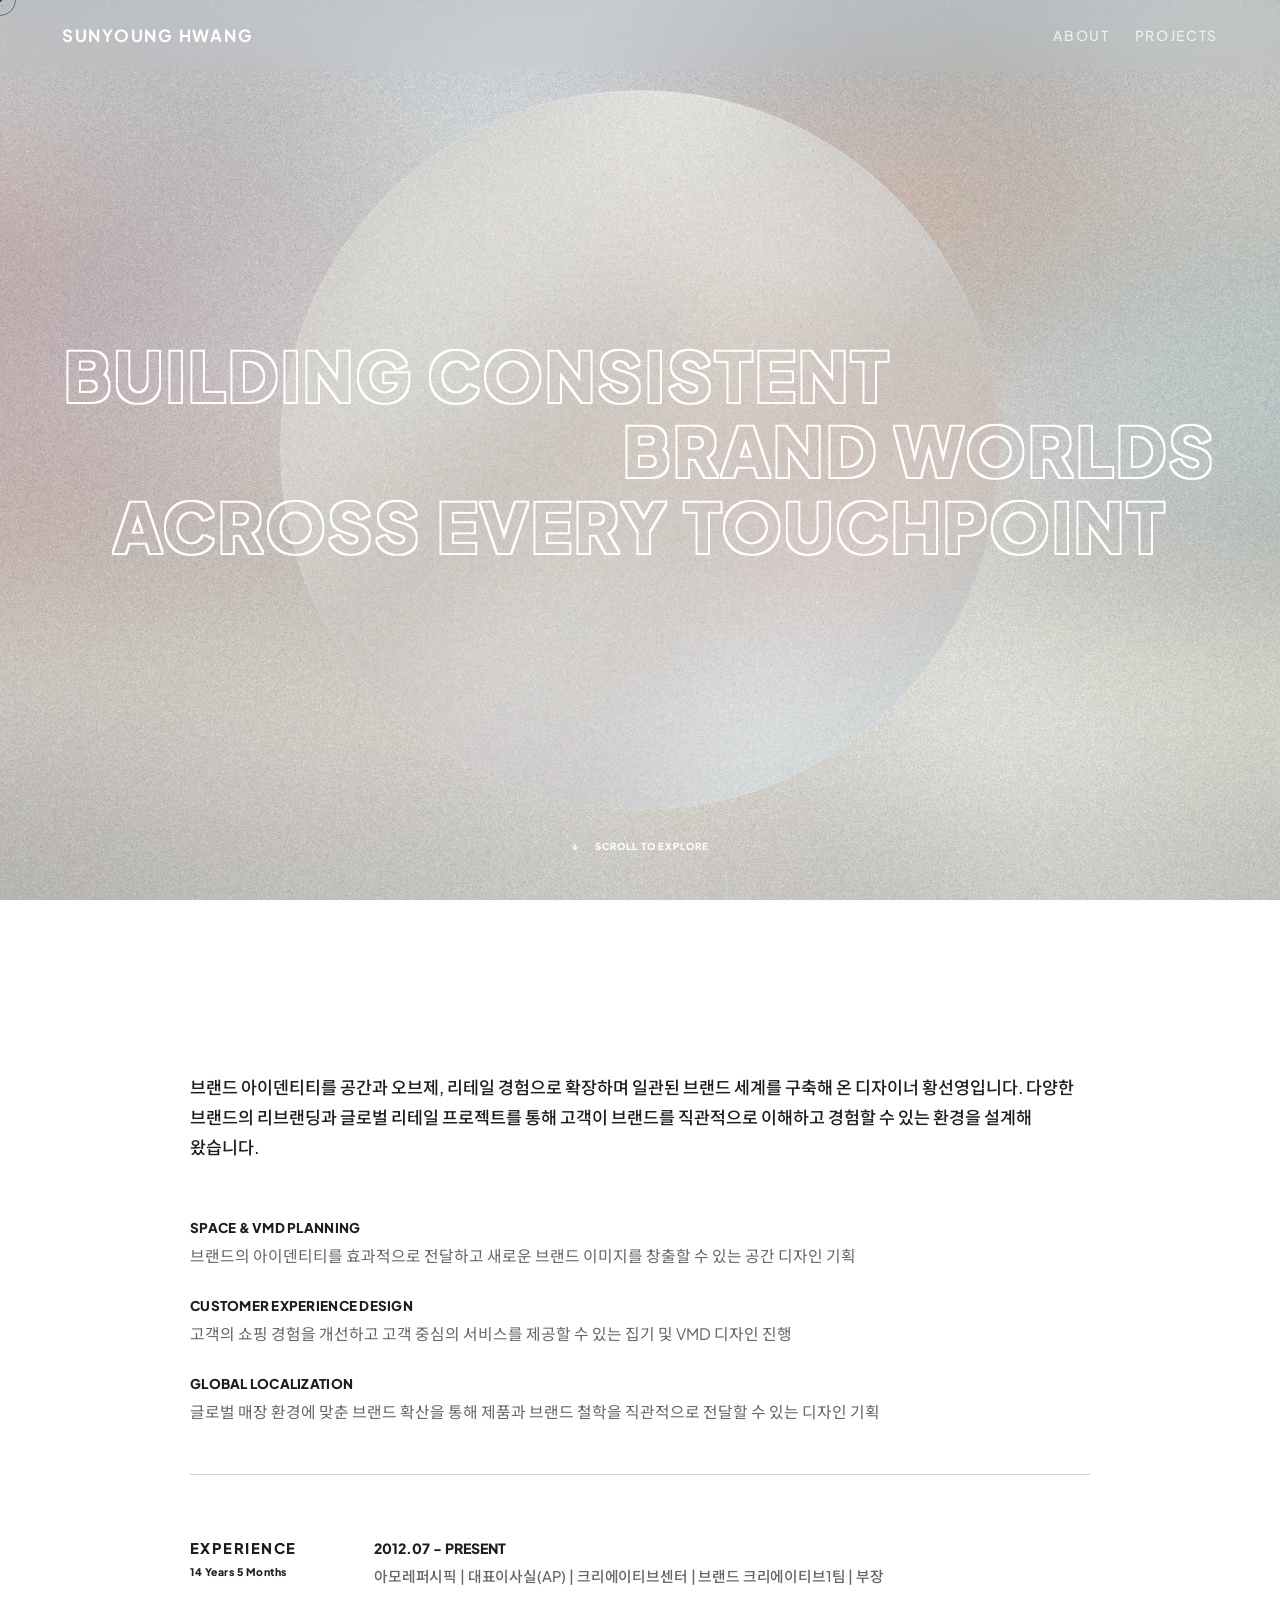
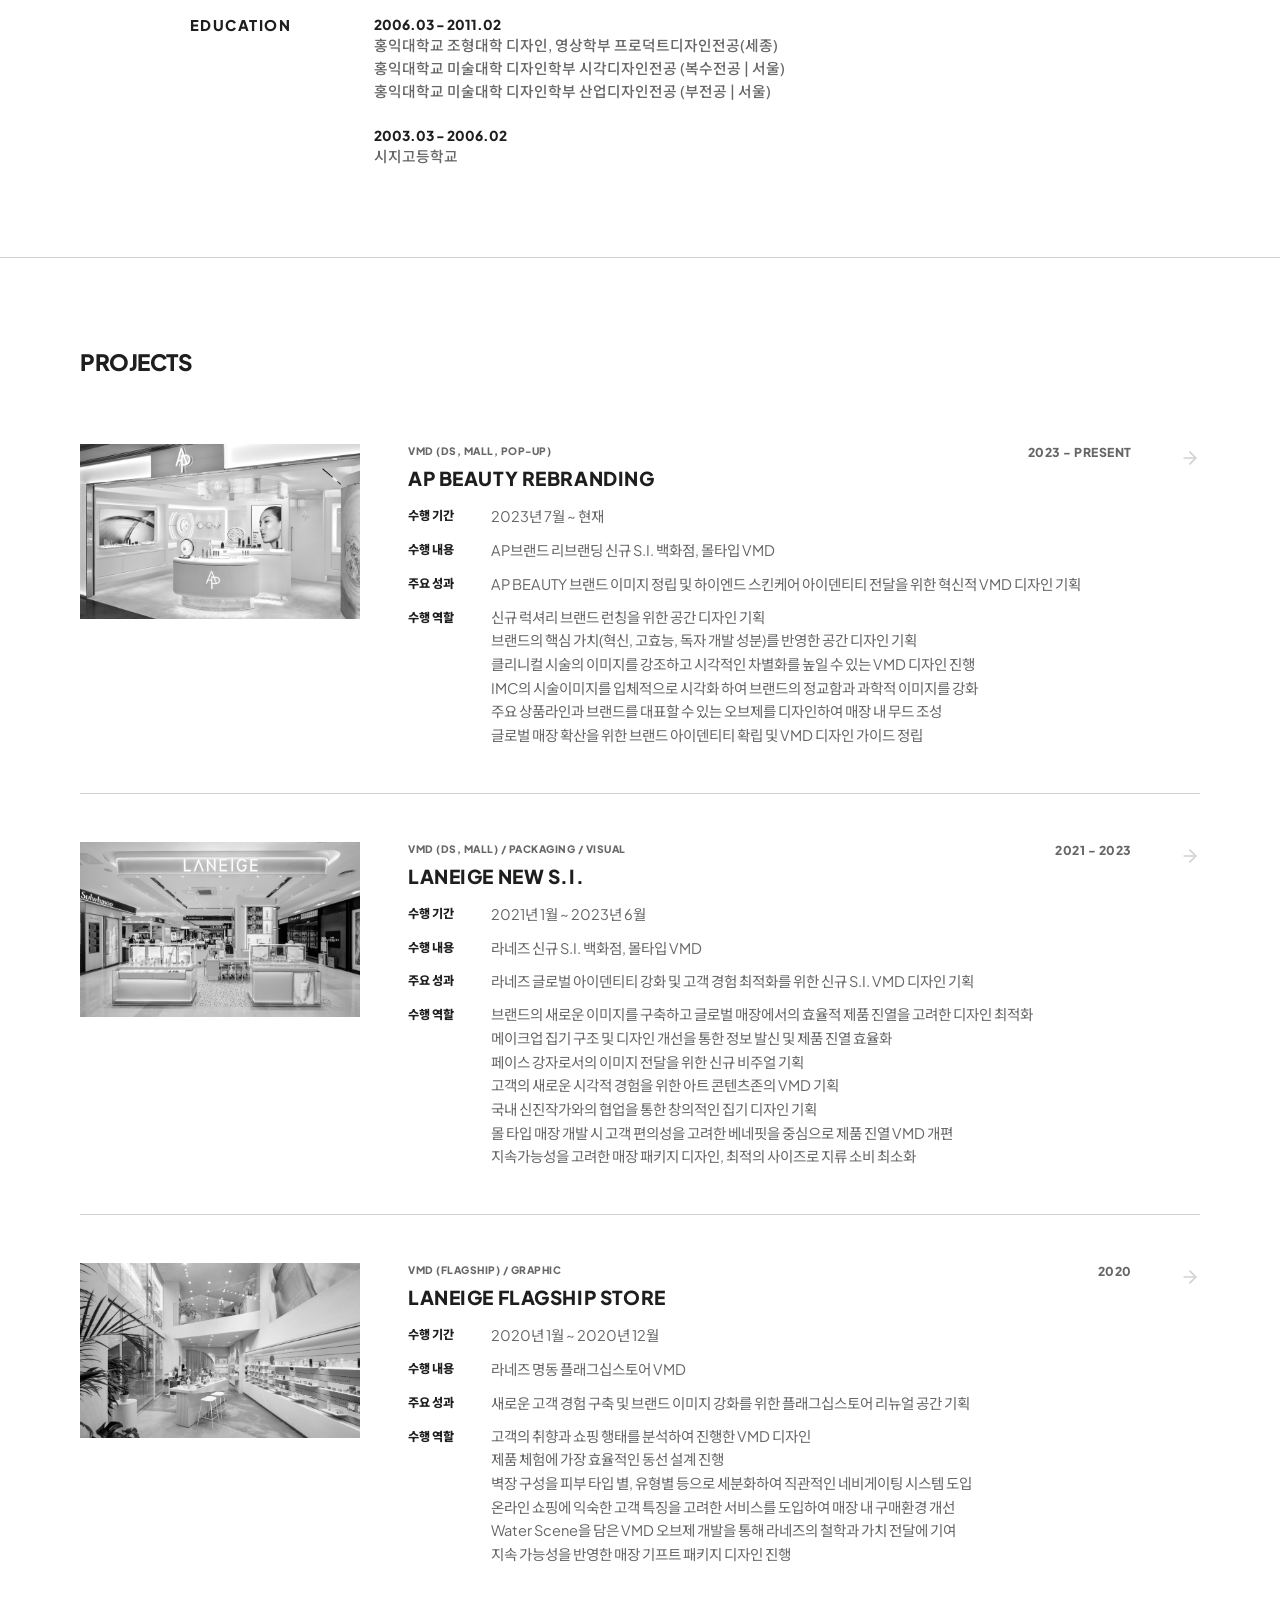
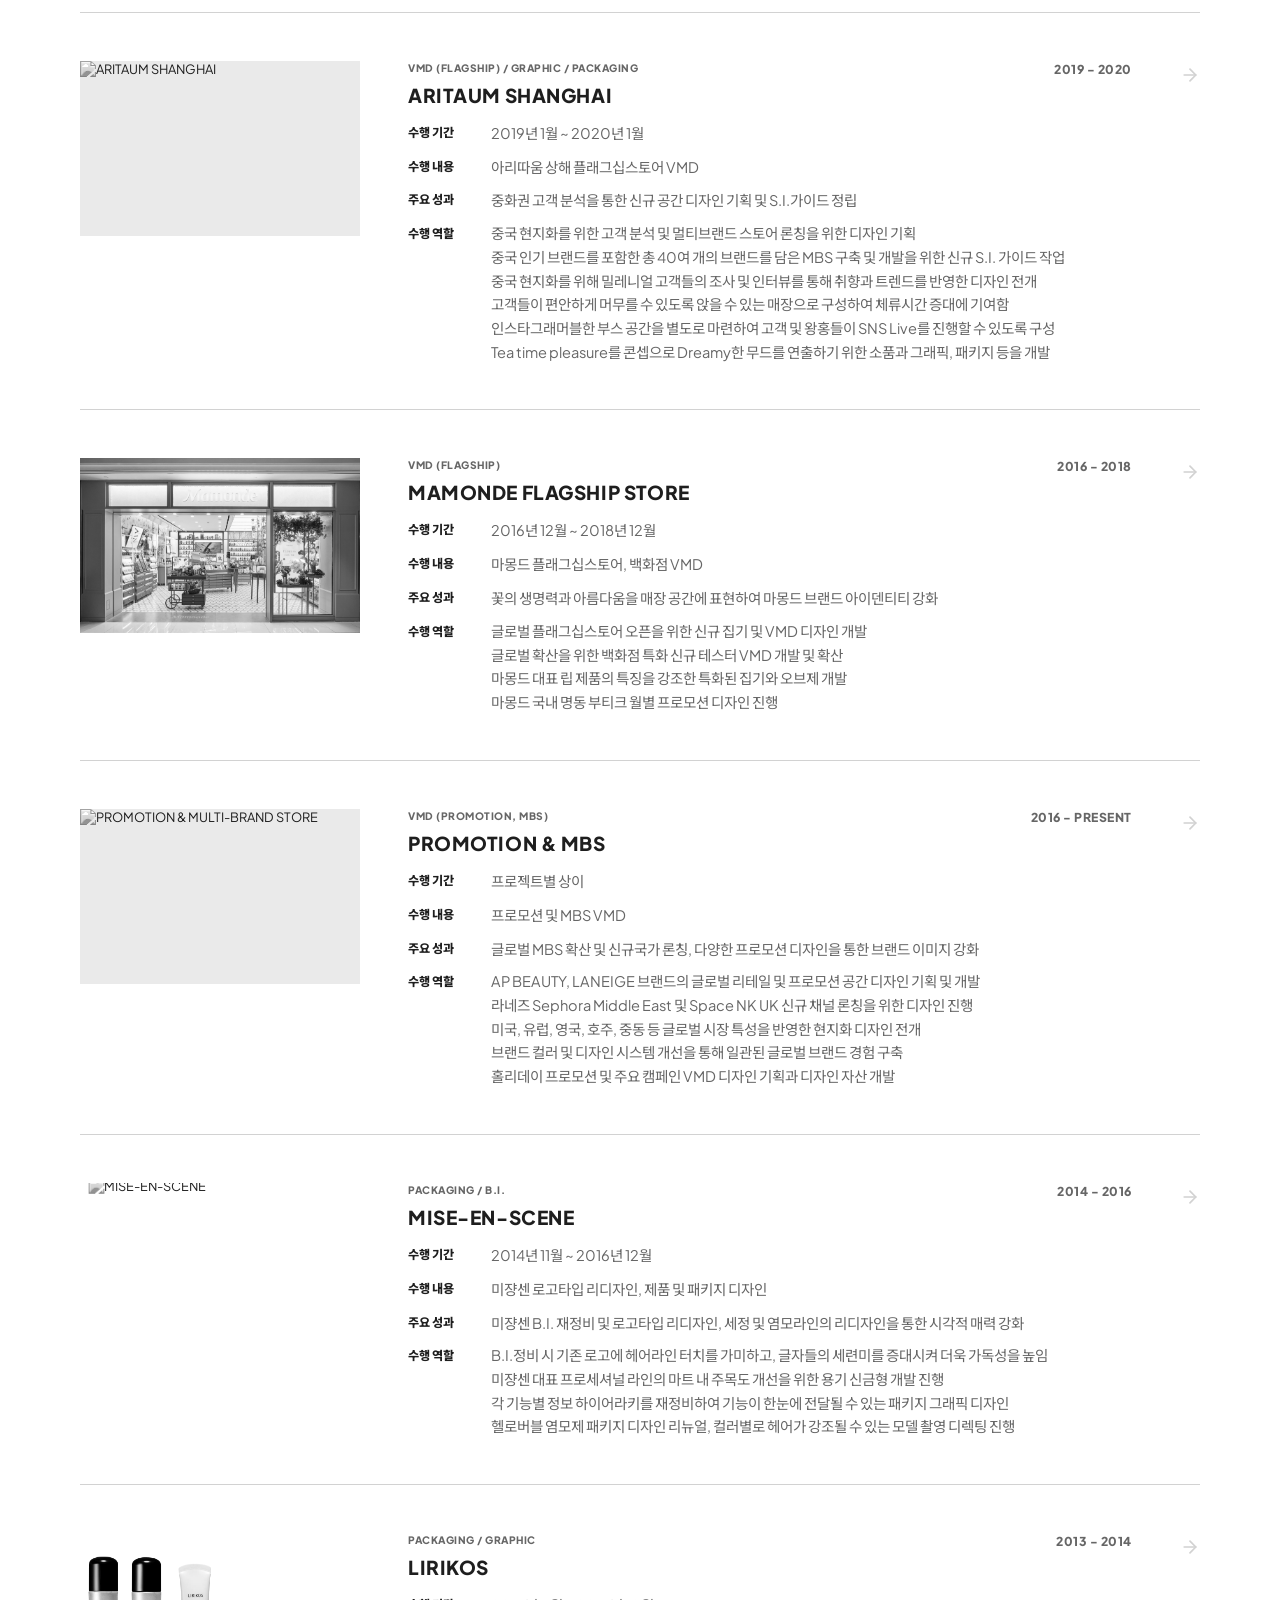
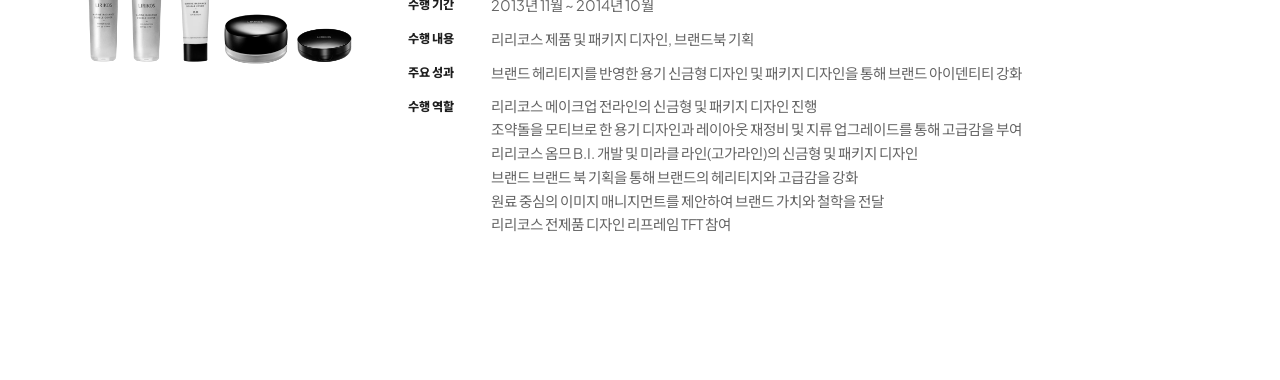
==== commit 1067b362: "fix: fix horizontal overflow on mobile promotion_mbs subpage, speed up scroll reveal transition to 0" ====
--- a/Portfolio/index.html
+++ b/Portfolio/index.html
@@ -9,7 +9,7 @@
     <link rel="preconnect" href="https://fonts.googleapis.com">
     <link rel="preconnect" href="https://fonts.gstatic.com" crossorigin>
     <link href="https://fonts.googleapis.com/css2?family=Plus+Jakarta+Sans:wght@300;400;500;600;700;800&family=Noto+Sans+KR:wght@300;400;500;700&display=swap" rel="stylesheet">
-    <link rel="stylesheet" href="style.css?v=20260602-v114">
+    <link rel="stylesheet" href="style.css?v=20260602-v116">
 </head>
 <body>
     <div class="fixed-bg"></div>
@@ -581,6 +581,6 @@
         </div>
     </div>
 
-    <script src="main.js?v=20260602-v114"></script>
+    <script src="main.js?v=20260602-v116"></script>
 </body>
 </html>
--- a/Portfolio/style.css
+++ b/Portfolio/style.css
@@ -165,12 +165,12 @@
 
 @media (max-width: 768px) {
     .section-container {
-        padding: 115px 24px; /* Centered top padding on mobile (180% increased from 64px to 115px) */
+        padding: 69px 24px 115px 24px; /* Reduced top padding to 69px (60% of 115px) */
         border-left: none;
         border-right: none;
     }
     .projects-section .section-container {
-        padding-bottom: 80px; /* 70% of 115px */
+        padding-bottom: 80px;
     }
     * {
         cursor: auto !important;
@@ -635,7 +635,7 @@
         text-align: center !important; /* 모바일에서 중앙 정렬로 통일하여 가독성 강화 */
     }
     .resume-dashboard {
-        padding: 116px 0 115px 0; /* Centered bottom padding, top padding increased by 200% (2x) from 58px to 116px */
+        padding: 116px 0 69px 0; /* Reduced bottom padding to 69px (60% of 115px) */
     }
     .resume-grid-row {
         grid-template-columns: 1fr;
@@ -1315,6 +1315,12 @@
     flex-wrap: nowrap;
 }
 
+.subgrid-bottom-row {
+    display: flex;
+    gap: 16px;
+    width: 100%;
+}
+
 .photos-layout-grid img {
     width: 100%;
     min-width: 0;
@@ -1358,6 +1364,9 @@
         flex: none !important;
         flex-basis: auto !important;
     }
+    .subgrid-bottom-row {
+        flex-direction: column !important;
+    }
 }
 
 @container (max-width: 650px) {
@@ -1448,14 +1457,33 @@
     .gallery-navigation {
         padding: 0 16px;
     }
+    /* DESIGN POINT and body font sizes shrunken to 80% on mobile */
+    .design-point-caption {
+        font-size: 1.024rem !important; /* 80% of 1.28rem */
+    }
+    .dp-caption-tag {
+        font-size: 0.864rem !important; /* 80% of 1.08rem */
+    }
+    .drawer__info-panel .detail-section p {
+        font-size: 0.76rem !important; /* 80% of 0.95rem */
+    }
+    .drawer__info-panel .bullet-list li {
+        font-size: 0.792rem !important; /* 80% of 0.99rem */
+    }
+    .detail-group .value {
+        font-size: 0.912rem !important; /* 80% of 1.14rem */
+    }
+    .detail-group .task-list li {
+        font-size: 0.912rem !important; /* 80% of 1.14rem */
+    }
 }
 
 /* Scroll reveal class */
 .scroll-reveal {
     opacity: 0;
     transform: translateY(30px);
-    transition: opacity 1.2s cubic-bezier(0.16, 1, 0.3, 1), 
-                transform 1.2s cubic-bezier(0.16, 1, 0.3, 1);
+    transition: opacity 0.5s cubic-bezier(0.16, 1, 0.3, 1), 
+                transform 0.5s cubic-bezier(0.16, 1, 0.3, 1);
 }
 
 .scroll-reveal.active {
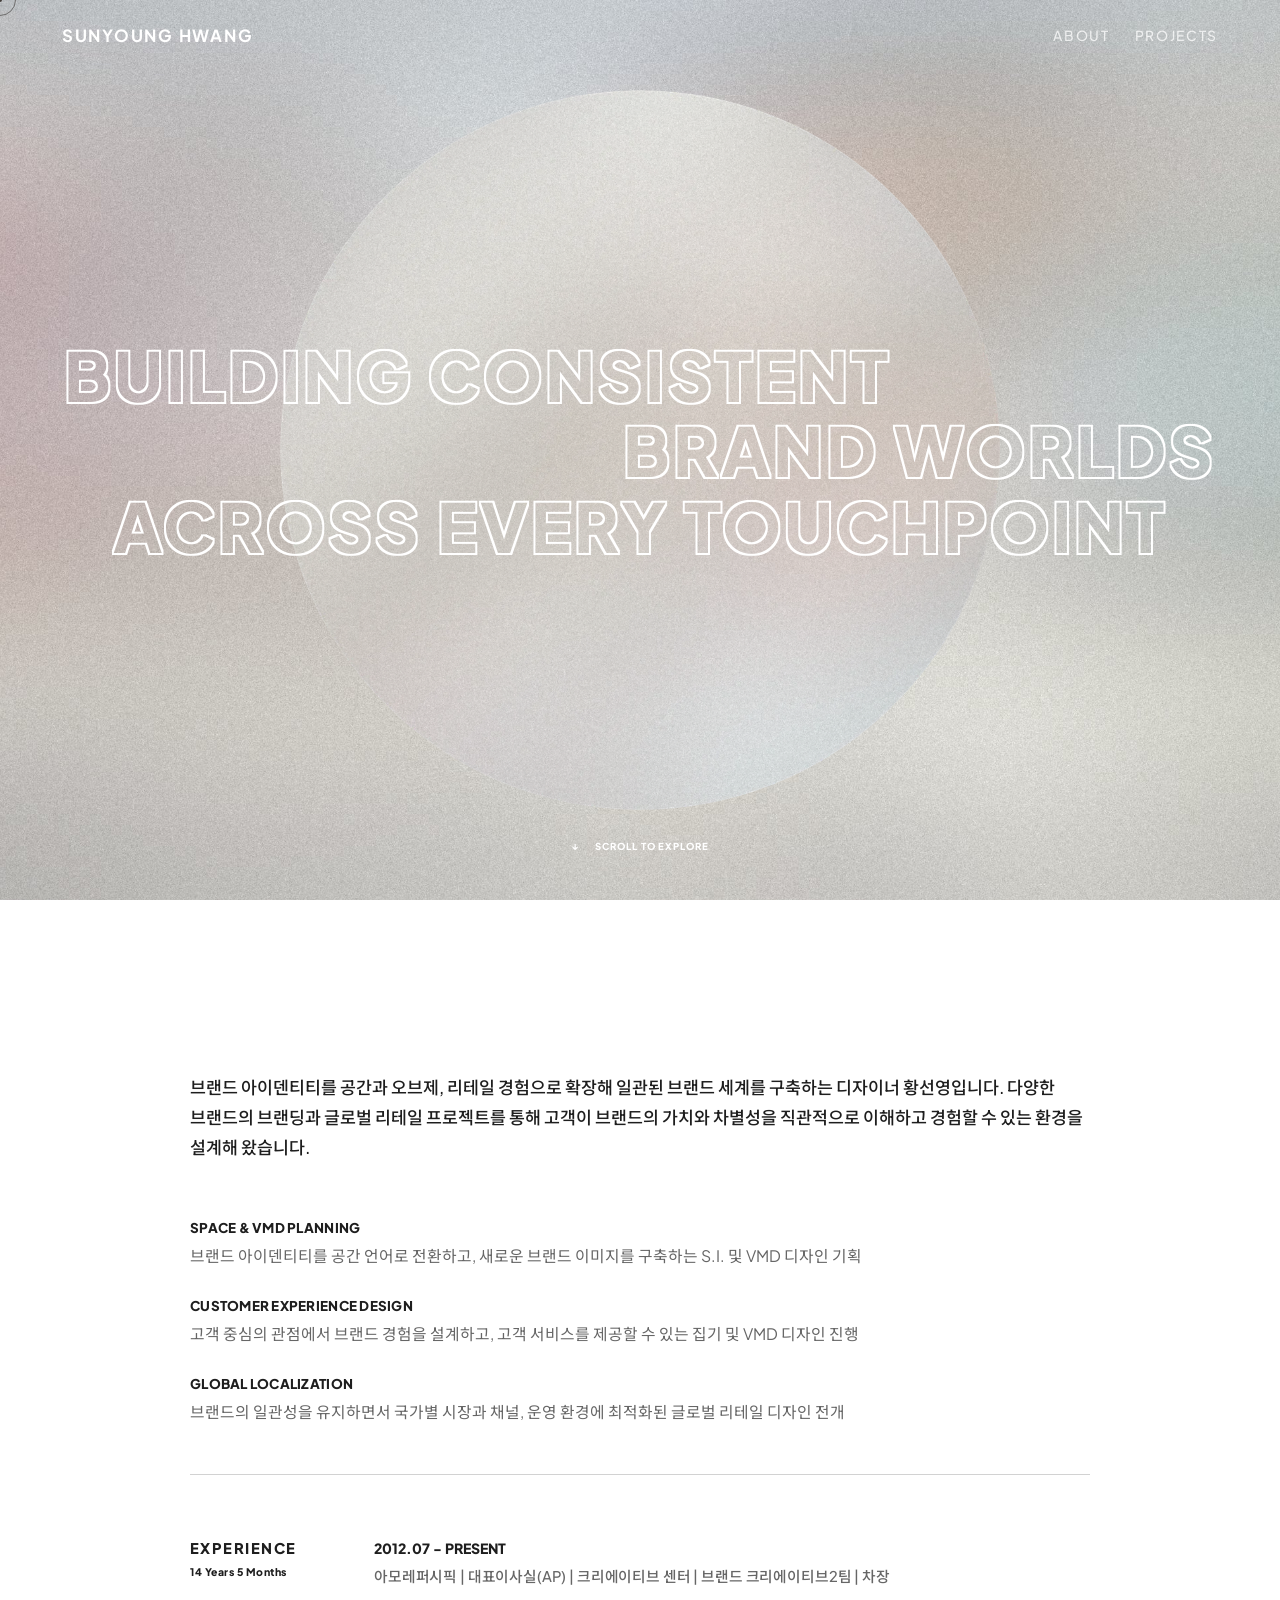
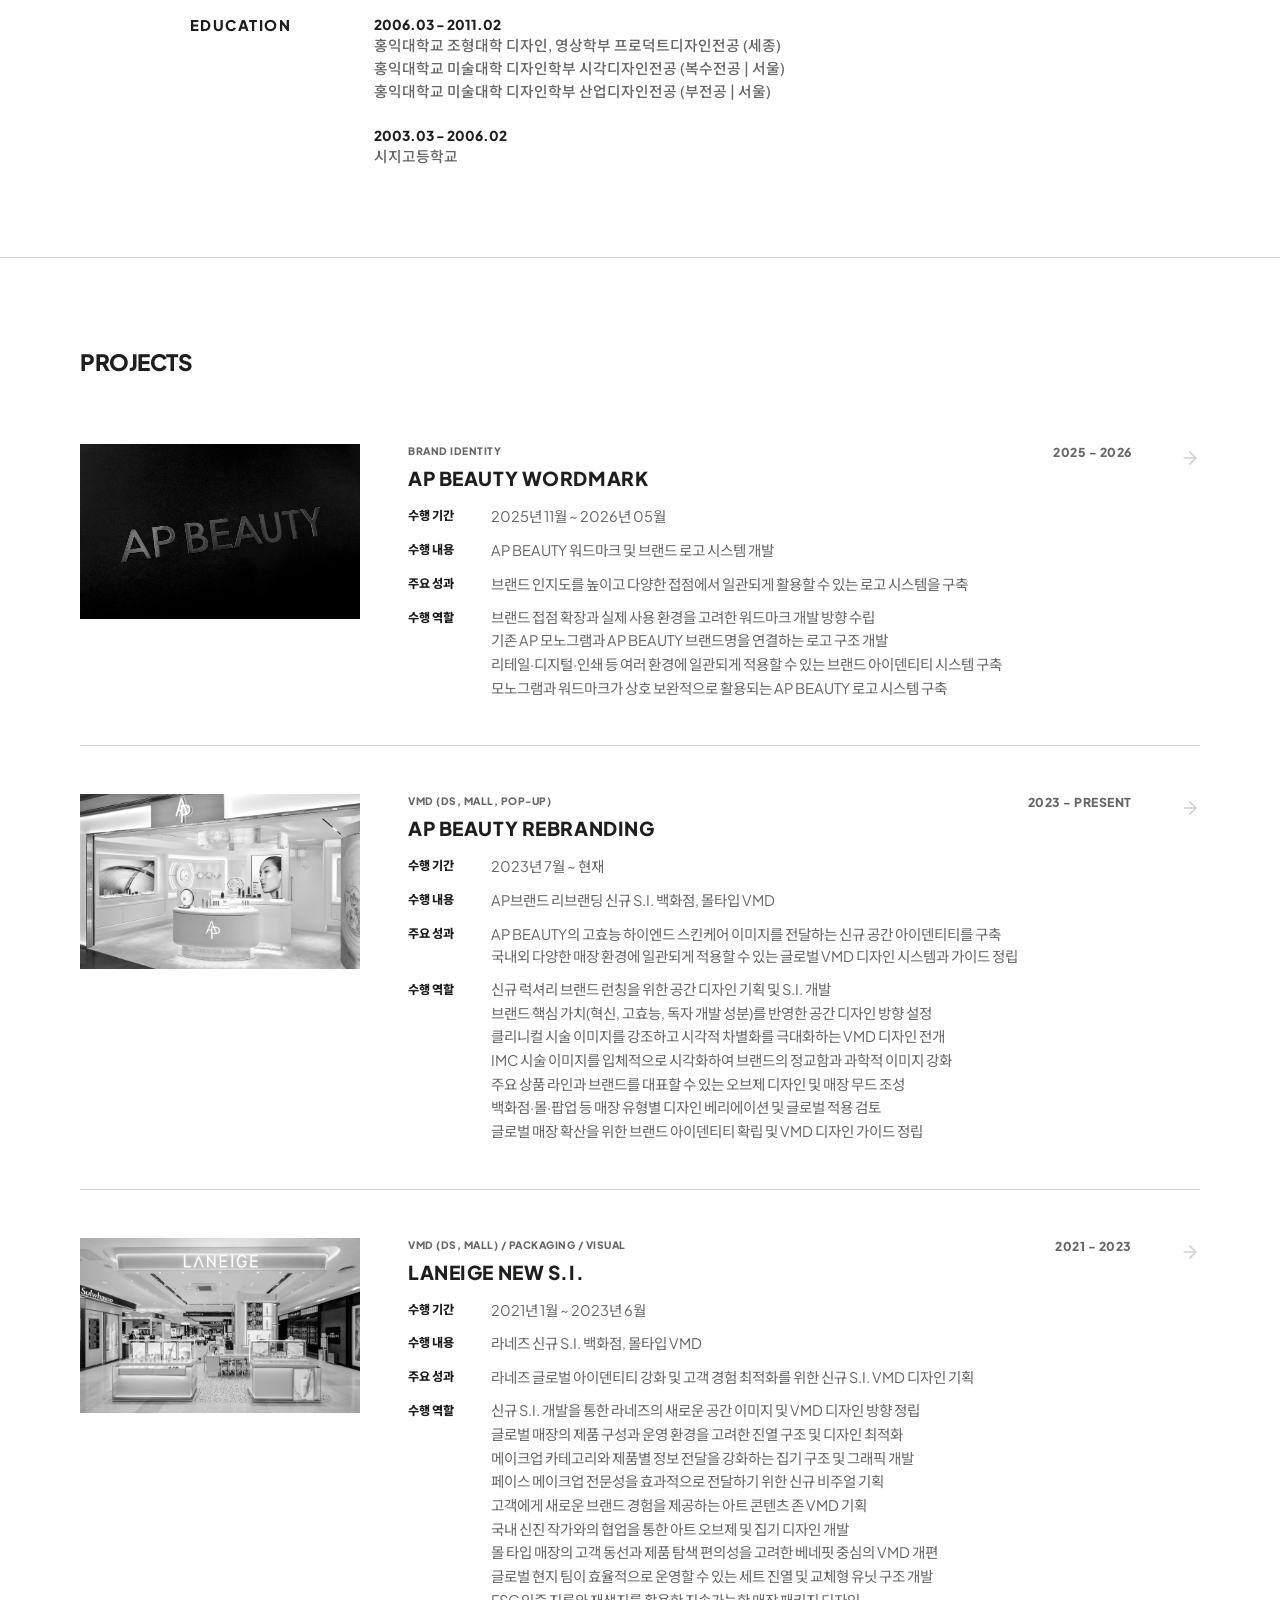
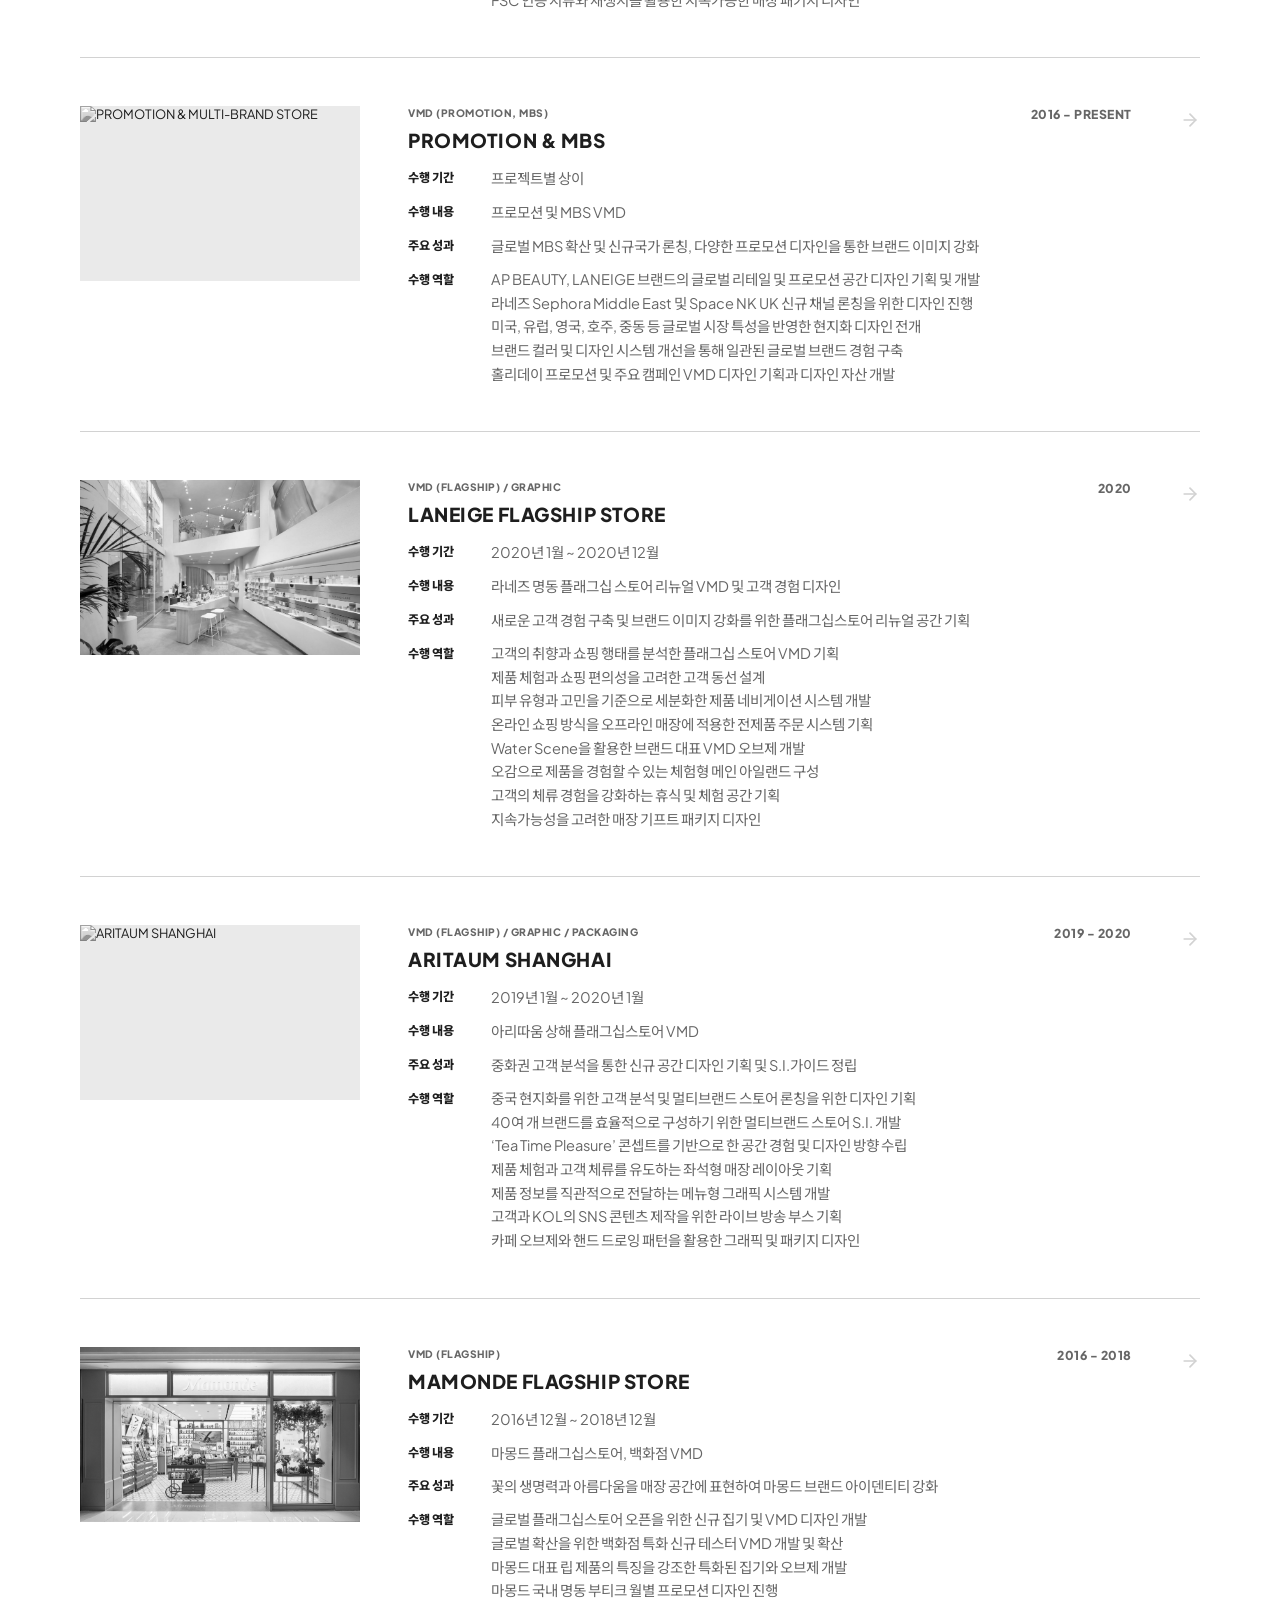
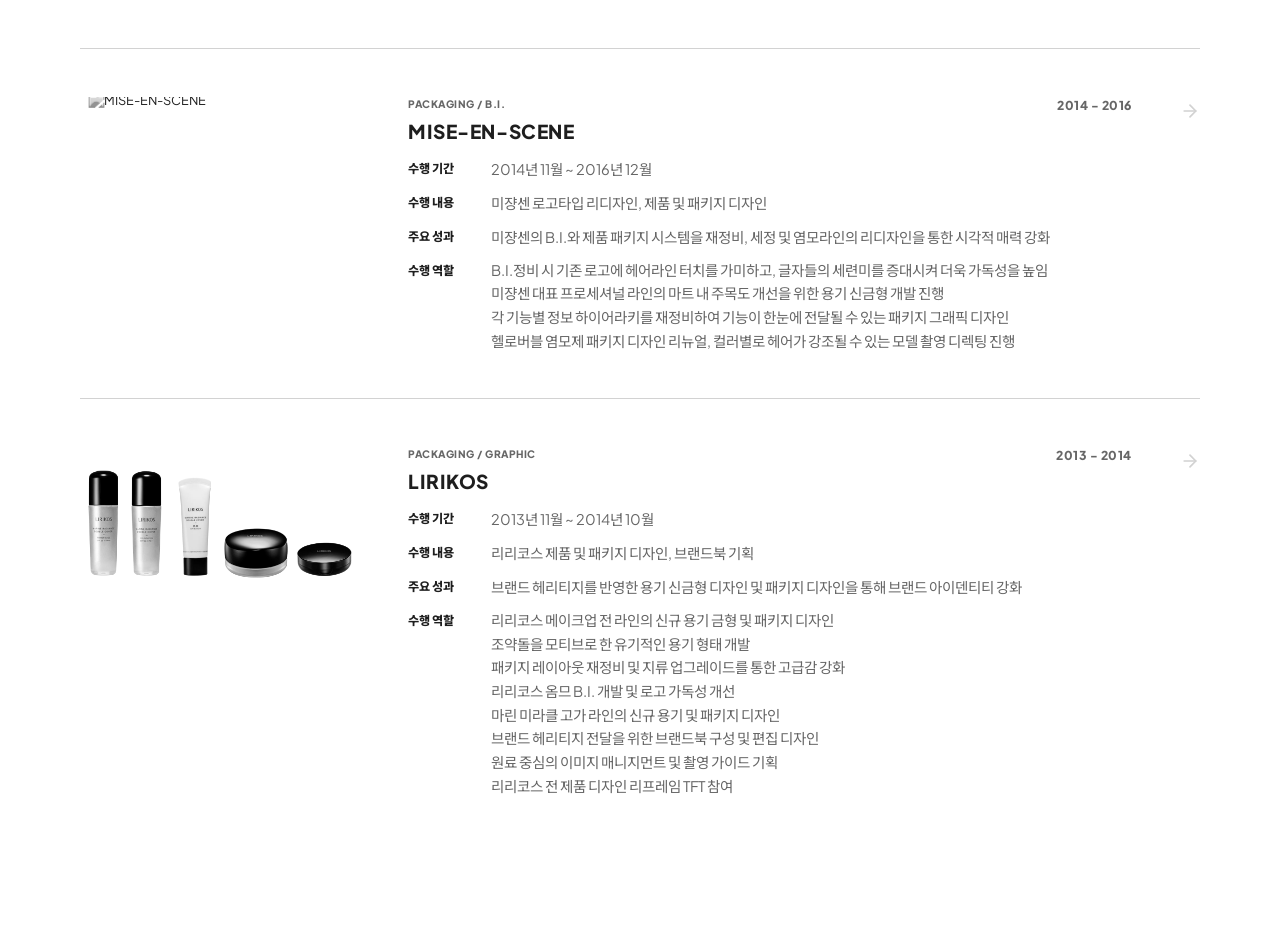
==== commit 7190034c: "feat: update portfolio project metadata, content wording, and assets" ====
--- a/Portfolio/index.html
+++ b/Portfolio/index.html
@@ -3,13 +3,14 @@
 <head>
     <meta charset="UTF-8">
     <meta name="viewport" content="width=device-width, initial-scale=1.0">
-    <title>SUNYOUNG HWANG</title>
-    <meta name="description" content="아모레퍼시픽 | 대표이사실(AP) | 크리에이티브센터 | 브랜드 크리에이티브1팀 | 부장">
+    <title>SUNYOUNG</title>
+    <link rel="icon" type="image/svg+xml" href="favicon.svg">
+    <meta name="description" content="아모레퍼시픽 | 대표이사실(AP) | 크리에이티브 센터 | 브랜드 크리에이티브2팀 | 차장">
     <!-- Google Fonts: Questrial and Noto Sans KR (Century Gothic fallback & Korean) -->
     <link rel="preconnect" href="https://fonts.googleapis.com">
     <link rel="preconnect" href="https://fonts.gstatic.com" crossorigin>
     <link href="https://fonts.googleapis.com/css2?family=Plus+Jakarta+Sans:wght@300;400;500;600;700;800&family=Noto+Sans+KR:wght@300;400;500;700&display=swap" rel="stylesheet">
-    <link rel="stylesheet" href="style.css?v=20260602-v116">
+<link rel="stylesheet" href="style.css?v=20260602-v117">
 </head>
 <body>
     <div class="fixed-bg"></div>
@@ -88,7 +89,7 @@
                 <div class="resume-section-item profile-section">
                     <div class="profile-content">
                         <p class="profile-bio">
-                            브랜드 아이덴티티를 공간과 오브제, 리테일 경험으로 확장하며 일관된 브랜드 세계를 구축해 온 디자이너 황선영입니다. 다양한 브랜드의 리브랜딩과 글로벌 리테일 프로젝트를 통해 고객이 브랜드를 직관적으로 이해하고 경험할 수 있는 환경을 설계해 왔습니다.
+                            브랜드 아이덴티티를 공간과 오브제, 리테일 경험으로 확장해 일관된 브랜드 세계를 구축하는 디자이너 황선영입니다. 다양한 브랜드의 브랜딩과 글로벌 리테일 프로젝트를 통해 고객이 브랜드의 가치와 차별성을 직관적으로 이해하고 경험할 수 있는 환경을 설계해 왔습니다.
                         </p>
                     </div>
                 </div>
@@ -98,15 +99,15 @@
                     <div class="capabilities-content">
                         <div class="capability-item">
                             <h3>SPACE & VMD PLANNING</h3>
-                            <p>브랜드의 아이덴티티를 효과적으로 전달하고 새로운 브랜드 이미지를 창출할 수 있는 공간 디자인 기획</p>
+                            <p>브랜드 아이덴티티를 공간 언어로 전환하고, 새로운 브랜드 이미지를 구축하는 S.I. 및 VMD 디자인 기획</p>
                         </div>
                         <div class="capability-item">
                             <h3>CUSTOMER EXPERIENCE DESIGN</h3>
-                            <p>고객의 쇼핑 경험을 개선하고 고객 중심의 서비스를 제공할 수 있는 집기 및 VMD 디자인 진행</p>
+                            <p>고객 중심의 관점에서 브랜드 경험을 설계하고, 고객 서비스를 제공할 수 있는 집기 및 VMD 디자인 진행</p>
                         </div>
                         <div class="capability-item">
                             <h3>GLOBAL LOCALIZATION</h3>
-                            <p>글로벌 매장 환경에 맞춘 브랜드 확산을 통해 제품과 브랜드 철학을 직관적으로 전달할 수 있는 디자인 기획</p>
+                            <p>브랜드의 일관성을 유지하면서 국가별 시장과 채널, 운영 환경에 최적화된 글로벌 리테일 디자인 전개</p>
                         </div>
                     </div>
                 </div>
@@ -122,7 +123,7 @@
                             <div class="career-item">
                                 <span class="date">2012.07 - PRESENT</span>
                                 <div class="comp-role-wrapper">
-                                    <span class="comp-role">아모레퍼시픽 | 대표이사실(AP) | 크리에이티브센터 | 브랜드 크리에이티브1팀 | 부장</span>
+                                    <span class="comp-role">아모레퍼시픽 | 대표이사실(AP) | 크리에이티브 센터 | 브랜드 크리에이티브2팀 | 차장</span>
                                 </div>
                             </div>
                         </div>
@@ -135,7 +136,7 @@
                             <ul class="edu-list">
                                 <li>
                                     <span class="edu-date">2006.03 - 2011.02</span>
-                                    <span class="edu-desc">홍익대학교 조형대학 디자인, 영상학부 프로덕트디자인전공(세종)</span>
+                                    <span class="edu-desc">홍익대학교 조형대학 디자인, 영상학부 프로덕트디자인전공 (세종)</span>
                                     <span class="edu-desc">홍익대학교 미술대학 디자인학부 시각디자인전공 (복수전공 | 서울)</span>
                                     <span class="edu-desc">홍익대학교 미술대학 디자인학부 산업디자인전공 (부전공 | 서울)</span>
                                 </li>
@@ -159,6 +160,49 @@
                 </div>
                 <div class="projects-list">
                     
+                    <!-- Card 0: AP Beauty Wordmark -->
+                    <div class="project-row" data-project="ap_beauty_wordmark">
+                        <div class="project-row__left">
+                            <div class="project-row__img-wrapper">
+                                <img src="asset/ap_beauty_wordmark/main.jpg" alt="AP BEAUTY WORDMARK" loading="lazy">
+                            </div>
+                        </div>
+                        <div class="project-row__right">
+                            <div class="project-row__meta">
+                                <span class="project-row__cat">BRAND IDENTITY</span>
+                                <span class="project-row__year">2025 - 2026</span>
+                            </div>
+                            <h3 class="project-row__title">AP BEAUTY WORDMARK</h3>
+                            
+                            <div class="project-row__details">
+                                <div class="detail-group">
+                                    <span class="label">수행 기간</span>
+                                    <span class="value">2025년 11월 ~ 2026년 05월</span>
+                                </div>
+                                <div class="detail-group">
+                                    <span class="label">수행 내용</span>
+                                    <span class="value">AP BEAUTY 워드마크 및 브랜드 로고 시스템 개발</span>
+                                </div>
+                                <div class="detail-group">
+                                    <span class="label">주요 성과</span>
+                                    <span class="value">브랜드 인지도를 높이고 다양한 접점에서 일관되게 활용할 수 있는 로고 시스템을 구축</span>
+                                </div>
+                                <div class="detail-group">
+                                    <span class="label">수행 역할</span>
+                                    <ul class="task-list">
+                                        <li>브랜드 접점 확장과 실제 사용 환경을 고려한 워드마크 개발 방향 수립</li>
+                                        <li>기존 AP 모노그램과 AP BEAUTY 브랜드명을 연결하는 로고 구조 개발</li>
+                                        <li>리테일·디지털·인쇄 등 여러 환경에 일관되게 적용할 수 있는 브랜드 아이덴티티 시스템 구축</li>
+                                        <li>모노그램과 워드마크가 상호 보완적으로 활용되는 AP BEAUTY 로고 시스템 구축</li>
+                                    </ul>
+                                </div>
+                            </div>
+                        </div>
+                        <div class="project-row__arrow">
+                            <svg width="24" height="24" viewBox="0 0 24 24" fill="none" stroke="currentColor" stroke-width="2" stroke-linecap="round" stroke-linejoin="round"><line x1="5" y1="12" x2="19" y2="12"></line><polyline points="12 5 19 12 12 19"></polyline></svg>
+                        </div>
+                    </div>
+                    
                     <!-- Card 1: AP Beauty -->
                     <div class="project-row" data-project="ap_beauty">
                         <div class="project-row__left">
@@ -184,16 +228,17 @@
                                 </div>
                                 <div class="detail-group">
                                     <span class="label">주요 성과</span>
-                                    <span class="value">AP BEAUTY 브랜드 이미지 정립 및 하이엔드 스킨케어 아이덴티티 전달을 위한 혁신적 VMD 디자인 기획</span>
-                                </div>
-                                <div class="detail-group">
-                                    <span class="label">수행 역할</span>
-                                    <ul class="task-list">
-                                        <li>신규 럭셔리 브랜드 런칭을 위한 공간 디자인 기획</li>
-                                        <li>브랜드의 핵심 가치(혁신, 고효능, 독자 개발 성분)를 반영한 공간 디자인 기획</li>
-                                        <li>클리니컬 시술의 이미지를 강조하고 시각적인 차별화를 높일 수 있는 VMD 디자인 진행</li>
-                                        <li>IMC의 시술이미지를 입체적으로 시각화 하여 브랜드의 정교함과 과학적 이미지를 강화</li>
-                                        <li>주요 상품라인과 브랜드를 대표할 수 있는 오브제를 디자인하여 매장 내 무드 조성</li>
+                                    <span class="value">AP BEAUTY의 고효능 하이엔드 스킨케어 이미지를 전달하는 신규 공간 아이덴티티를 구축<br>국내외 다양한 매장 환경에 일관되게 적용할 수 있는 글로벌 VMD 디자인 시스템과 가이드 정립</span>
+                                </div>
+                                <div class="detail-group">
+                                    <span class="label">수행 역할</span>
+                                    <ul class="task-list">
+                                        <li>신규 럭셔리 브랜드 런칭을 위한 공간 디자인 기획 및 S.I. 개발</li>
+                                        <li>브랜드 핵심 가치(혁신, 고효능, 독자 개발 성분)를 반영한 공간 디자인 방향 설정</li>
+                                        <li>클리니컬 시술 이미지를 강조하고 시각적 차별화를 극대화하는 VMD 디자인 전개</li>
+                                        <li>IMC 시술 이미지를 입체적으로 시각화하여 브랜드의 정교함과 과학적 이미지 강화</li>
+                                        <li>주요 상품 라인과 브랜드를 대표할 수 있는 오브제 디자인 및 매장 무드 조성</li>
+                                        <li>백화점·몰·팝업 등 매장 유형별 디자인 베리에이션 및 글로벌 적용 검토</li>
                                         <li>글로벌 매장 확산을 위한 브랜드 아이덴티티 확립 및 VMD 디자인 가이드 정립</li>
                                     </ul>
                                 </div>
@@ -234,146 +279,15 @@
                                 <div class="detail-group">
                                     <span class="label">수행 역할</span>
                                     <ul class="task-list">
-                                        <li>브랜드의 새로운 이미지를 구축하고 글로벌 매장에서의 효율적 제품 진열을 고려한 디자인 최적화</li>
-                                        <li>메이크업 집기 구조 및 디자인 개선을 통한 정보 발신 및 제품 진열 효율화</li>
-                                        <li>페이스 강자로서의 이미지 전달을 위한 신규 비주얼 기획</li>
-                                        <li>고객의 새로운 시각적 경험을 위한 아트 콘텐츠존의 VMD 기획</li>
-                                        <li>국내 신진작가와의 협업을 통한 창의적인 집기 디자인 기획</li>
-                                        <li>몰 타입 매장 개발 시 고객 편의성을 고려한 베네핏을 중심으로 제품 진열 VMD 개편</li>
-                                        <li>지속가능성을 고려한 매장 패키지 디자인, 최적의 사이즈로 지류 소비 최소화</li>
-                                    </ul>
-                                </div>
-                            </div>
-                        </div>
-                        <div class="project-row__arrow">
-                            <svg width="24" height="24" viewBox="0 0 24 24" fill="none" stroke="currentColor" stroke-width="2" stroke-linecap="round" stroke-linejoin="round"><line x1="5" y1="12" x2="19" y2="12"></line><polyline points="12 5 19 12 12 19"></polyline></svg>
-                        </div>
-                    </div>
-
-                    <!-- Card 3: Laneige Flagship -->
-                    <div class="project-row" data-project="laneige_flagship">
-                        <div class="project-row__left">
-                            <div class="project-row__img-wrapper">
-                                <img src="asset/laneige_flagship/page_2.jpg" alt="LANEIGE FLAGSHIP STORE" loading="lazy">
-                            </div>
-                        </div>
-                        <div class="project-row__right">
-                            <div class="project-row__meta">
-                                <span class="project-row__cat">VMD (FLAGSHIP) / GRAPHIC</span>
-                                <span class="project-row__year">2020</span>
-                            </div>
-                            <h3 class="project-row__title">LANEIGE FLAGSHIP STORE</h3>
-                            
-                            <div class="project-row__details">
-                                <div class="detail-group">
-                                    <span class="label">수행 기간</span>
-                                    <span class="value">2020년 1월 ~ 2020년 12월</span>
-                                </div>
-                                <div class="detail-group">
-                                    <span class="label">수행 내용</span>
-                                    <span class="value">라네즈 명동 플래그십스토어 VMD</span>
-                                </div>
-                                <div class="detail-group">
-                                    <span class="label">주요 성과</span>
-                                    <span class="value">새로운 고객 경험 구축 및 브랜드 이미지 강화를 위한 플래그십스토어 리뉴얼 공간 기획</span>
-                                </div>
-                                <div class="detail-group">
-                                    <span class="label">수행 역할</span>
-                                    <ul class="task-list">
-                                        <li>고객의 취향과 쇼핑 행태를 분석하여 진행한 VMD 디자인</li>
-                                        <li>제품 체험에 가장 효율적인 동선 설계 진행</li>
-                                        <li>벽장 구성을 피부 타입 별, 유형별 등으로 세분화하여 직관적인 네비게이팅 시스템 도입</li>
-                                        <li>온라인 쇼핑에 익숙한 고객 특징을 고려한 서비스를 도입하여 매장 내 구매환경 개선</li>
-                                        <li>Water Scene을 담은 VMD 오브제 개발을 통해 라네즈의 철학과 가치 전달에 기여</li>
-                                        <li>지속 가능성을 반영한 매장 기프트 패키지 디자인 진행</li>
-                                    </ul>
-                                </div>
-                            </div>
-                        </div>
-                        <div class="project-row__arrow">
-                            <svg width="24" height="24" viewBox="0 0 24 24" fill="none" stroke="currentColor" stroke-width="2" stroke-linecap="round" stroke-linejoin="round"><line x1="5" y1="12" x2="19" y2="12"></line><polyline points="12 5 19 12 12 19"></polyline></svg>
-                        </div>
-                    </div>
-
-                    <!-- Card 4: Aritaum Shanghai -->
-                    <div class="project-row" data-project="aritaum_shanghai">
-                        <div class="project-row__left">
-                            <div class="project-row__img-wrapper">
-                                <img src="asset/aritaum_shanghai/ar_02_highres.png" alt="ARITAUM SHANGHAI" loading="lazy">
-                            </div>
-                        </div>
-                        <div class="project-row__right">
-                            <div class="project-row__meta">
-                                <span class="project-row__cat">VMD (FLAGSHIP) / GRAPHIC / PACKAGING</span>
-                                <span class="project-row__year">2019 - 2020</span>
-                            </div>
-                            <h3 class="project-row__title">ARITAUM SHANGHAI</h3>
-                            
-                            <div class="project-row__details">
-                                <div class="detail-group">
-                                    <span class="label">수행 기간</span>
-                                    <span class="value">2019년 1월 ~ 2020년 1월</span>
-                                </div>
-                                <div class="detail-group">
-                                    <span class="label">수행 내용</span>
-                                    <span class="value">아리따움 상해 플래그십스토어 VMD</span>
-                                </div>
-                                <div class="detail-group">
-                                    <span class="label">주요 성과</span>
-                                    <span class="value">중화권 고객 분석을 통한 신규 공간 디자인 기획 및 S.I.가이드 정립</span>
-                                </div>
-                                <div class="detail-group">
-                                    <span class="label">수행 역할</span>
-                                    <ul class="task-list">
-                                        <li>중국 현지화를 위한 고객 분석 및 멀티브랜드 스토어 론칭을 위한 디자인 기획</li>
-                                        <li>중국 인기 브랜드를 포함한 총 40여 개의 브랜드를 담은 MBS 구축 및 개발을 위한 신규 S.I. 가이드 작업</li>
-                                        <li>중국 현지화를 위해 밀레니얼 고객들의 조사 및 인터뷰를 통해 취향과 트렌드를 반영한 디자인 전개</li>
-                                        <li>고객들이 편안하게 머무를 수 있도록 앉을 수 있는 매장으로 구성하여 체류시간 증대에 기여함</li>
-                                        <li>인스타그래머블한 부스 공간을 별도로 마련하여 고객 및 왕홍들이 SNS Live를 진행할 수 있도록 구성</li>
-                                        <li>Tea time pleasure를 콘셉으로 Dreamy한 무드를 연출하기 위한 소품과 그래픽, 패키지 등을 개발</li>
-                                    </ul>
-                                </div>
-                            </div>
-                        </div>
-                        <div class="project-row__arrow">
-                            <svg width="24" height="24" viewBox="0 0 24 24" fill="none" stroke="currentColor" stroke-width="2" stroke-linecap="round" stroke-linejoin="round"><line x1="5" y1="12" x2="19" y2="12"></line><polyline points="12 5 19 12 12 19"></polyline></svg>
-                        </div>
-                    </div>
-
-                    <!-- Card 5: Mamonde -->
-                    <div class="project-row" data-project="mamonde">
-                        <div class="project-row__left">
-                            <div class="project-row__img-wrapper">
-                                <img src="asset/mamonde/page_2.jpg" alt="MAMONDE FLAGSHIP STORE" loading="lazy">
-                            </div>
-                        </div>
-                        <div class="project-row__right">
-                            <div class="project-row__meta">
-                                <span class="project-row__cat">VMD (FLAGSHIP)</span>
-                                <span class="project-row__year">2016 - 2018</span>
-                            </div>
-                            <h3 class="project-row__title">MAMONDE FLAGSHIP STORE</h3>
-                            
-                            <div class="project-row__details">
-                                <div class="detail-group">
-                                    <span class="label">수행 기간</span>
-                                    <span class="value">2016년 12월 ~ 2018년 12월</span>
-                                </div>
-                                <div class="detail-group">
-                                    <span class="label">수행 내용</span>
-                                    <span class="value">마몽드 플래그십스토어, 백화점 VMD</span>
-                                </div>
-                                <div class="detail-group">
-                                    <span class="label">주요 성과</span>
-                                    <span class="value">꽃의 생명력과 아름다움을 매장 공간에 표현하여 마몽드 브랜드 아이덴티티 강화</span>
-                                </div>
-                                <div class="detail-group">
-                                    <span class="label">수행 역할</span>
-                                    <ul class="task-list">
-                                        <li>글로벌 플래그십스토어 오픈을 위한 신규 집기 및 VMD 디자인 개발</li>
-                                        <li>글로벌 확산을 위한 백화점 특화 신규 테스터 VMD 개발 및 확산</li>
-                                        <li>마몽드 대표 립 제품의 특징을 강조한 특화된 집기와 오브제 개발</li>
-                                        <li>마몽드 국내 명동 부티크 월별 프로모션 디자인 진행</li>
+                                        <li>신규 S.I. 개발을 통한 라네즈의 새로운 공간 이미지 및 VMD 디자인 방향 정립</li>
+                                        <li>글로벌 매장의 제품 구성과 운영 환경을 고려한 진열 구조 및 디자인 최적화</li>
+                                        <li>메이크업 카테고리와 제품별 정보 전달을 강화하는 집기 구조 및 그래픽 개발</li>
+                                        <li>페이스 메이크업 전문성을 효과적으로 전달하기 위한 신규 비주얼 기획</li>
+                                        <li>고객에게 새로운 브랜드 경험을 제공하는 아트 콘텐츠 존 VMD 기획</li>
+                                        <li>국내 신진 작가와의 협업을 통한 아트 오브제 및 집기 디자인 개발</li>
+                                        <li>몰 타입 매장의 고객 동선과 제품 탐색 편의성을 고려한 베네핏 중심의 VMD 개편</li>
+                                        <li>글로벌 현지 팀이 효율적으로 운영할 수 있는 세트 진열 및 교체형 유닛 구조 개발</li>
+                                        <li>FSC 인증 지류와 재생지를 활용한 지속가능한 매장 패키지 디자인</li>
                                     </ul>
                                 </div>
                             </div>
@@ -427,6 +341,143 @@
                         </div>
                     </div>
 
+                    <!-- Card 3: Laneige Flagship -->
+                    <div class="project-row" data-project="laneige_flagship">
+                        <div class="project-row__left">
+                            <div class="project-row__img-wrapper">
+                                <img src="asset/laneige_flagship/page_2.jpg" alt="LANEIGE FLAGSHIP STORE" loading="lazy">
+                            </div>
+                        </div>
+                        <div class="project-row__right">
+                            <div class="project-row__meta">
+                                <span class="project-row__cat">VMD (FLAGSHIP) / GRAPHIC</span>
+                                <span class="project-row__year">2020</span>
+                            </div>
+                            <h3 class="project-row__title">LANEIGE FLAGSHIP STORE</h3>
+                            
+                            <div class="project-row__details">
+                                <div class="detail-group">
+                                    <span class="label">수행 기간</span>
+                                    <span class="value">2020년 1월 ~ 2020년 12월</span>
+                                </div>
+                                <div class="detail-group">
+                                    <span class="label">수행 내용</span>
+                                    <span class="value">라네즈 명동 플래그십 스토어 리뉴얼 VMD 및 고객 경험 디자인</span>
+                                </div>
+                                <div class="detail-group">
+                                    <span class="label">주요 성과</span>
+                                    <span class="value">새로운 고객 경험 구축 및 브랜드 이미지 강화를 위한 플래그십스토어 리뉴얼 공간 기획</span>
+                                </div>
+                                <div class="detail-group">
+                                    <span class="label">수행 역할</span>
+                                    <ul class="task-list">
+                                        <li>고객의 취향과 쇼핑 행태를 분석한 플래그십 스토어 VMD 기획</li>
+                                        <li>제품 체험과 쇼핑 편의성을 고려한 고객 동선 설계</li>
+                                        <li>피부 유형과 고민을 기준으로 세분화한 제품 네비게이션 시스템 개발</li>
+                                        <li>온라인 쇼핑 방식을 오프라인 매장에 적용한 전제품 주문 시스템 기획</li>
+                                        <li>Water Scene을 활용한 브랜드 대표 VMD 오브제 개발</li>
+                                        <li>오감으로 제품을 경험할 수 있는 체험형 메인 아일랜드 구성</li>
+                                        <li>고객의 체류 경험을 강화하는 휴식 및 체험 공간 기획</li>
+                                        <li>지속가능성을 고려한 매장 기프트 패키지 디자인</li>
+                                    </ul>
+                                </div>
+                            </div>
+                        </div>
+                        <div class="project-row__arrow">
+                            <svg width="24" height="24" viewBox="0 0 24 24" fill="none" stroke="currentColor" stroke-width="2" stroke-linecap="round" stroke-linejoin="round"><line x1="5" y1="12" x2="19" y2="12"></line><polyline points="12 5 19 12 12 19"></polyline></svg>
+                        </div>
+                    </div>
+
+                    <!-- Card 4: Aritaum Shanghai -->
+                    <div class="project-row" data-project="aritaum_shanghai">
+                        <div class="project-row__left">
+                            <div class="project-row__img-wrapper">
+                                <img src="asset/aritaum_shanghai/ar_02_highres.png" alt="ARITAUM SHANGHAI" loading="lazy">
+                            </div>
+                        </div>
+                        <div class="project-row__right">
+                            <div class="project-row__meta">
+                                <span class="project-row__cat">VMD (FLAGSHIP) / GRAPHIC / PACKAGING</span>
+                                <span class="project-row__year">2019 - 2020</span>
+                            </div>
+                            <h3 class="project-row__title">ARITAUM SHANGHAI</h3>
+                            
+                            <div class="project-row__details">
+                                <div class="detail-group">
+                                    <span class="label">수행 기간</span>
+                                    <span class="value">2019년 1월 ~ 2020년 1월</span>
+                                </div>
+                                <div class="detail-group">
+                                    <span class="label">수행 내용</span>
+                                    <span class="value">아리따움 상해 플래그십스토어 VMD</span>
+                                </div>
+                                <div class="detail-group">
+                                    <span class="label">주요 성과</span>
+                                    <span class="value">중화권 고객 분석을 통한 신규 공간 디자인 기획 및 S.I.가이드 정립</span>
+                                </div>
+                                <div class="detail-group">
+                                    <span class="label">수행 역할</span>
+                                    <ul class="task-list">
+                                        <li>중국 현지화를 위한 고객 분석 및 멀티브랜드 스토어 론칭을 위한 디자인 기획</li>
+                                        <li>40여 개 브랜드를 효율적으로 구성하기 위한 멀티브랜드 스토어 S.I. 개발</li>
+                                        <li>‘Tea Time Pleasure’ 콘셉트를 기반으로 한 공간 경험 및 디자인 방향 수립</li>
+                                        <li>제품 체험과 고객 체류를 유도하는 좌석형 매장 레이아웃 기획</li>
+                                        <li>제품 정보를 직관적으로 전달하는 메뉴형 그래픽 시스템 개발</li>
+                                        <li>고객과 KOL의 SNS 콘텐츠 제작을 위한 라이브 방송 부스 기획</li>
+                                        <li>카페 오브제와 핸드 드로잉 패턴을 활용한 그래픽 및 패키지 디자인</li>
+                                    </ul>
+                                </div>
+                            </div>
+                        </div>
+                        <div class="project-row__arrow">
+                            <svg width="24" height="24" viewBox="0 0 24 24" fill="none" stroke="currentColor" stroke-width="2" stroke-linecap="round" stroke-linejoin="round"><line x1="5" y1="12" x2="19" y2="12"></line><polyline points="12 5 19 12 12 19"></polyline></svg>
+                        </div>
+                    </div>
+
+                    <!-- Card 5: Mamonde -->
+                    <div class="project-row" data-project="mamonde">
+                        <div class="project-row__left">
+                            <div class="project-row__img-wrapper">
+                                <img src="asset/mamonde/page_2.jpg" alt="MAMONDE FLAGSHIP STORE" loading="lazy">
+                            </div>
+                        </div>
+                        <div class="project-row__right">
+                            <div class="project-row__meta">
+                                <span class="project-row__cat">VMD (FLAGSHIP)</span>
+                                <span class="project-row__year">2016 - 2018</span>
+                            </div>
+                            <h3 class="project-row__title">MAMONDE FLAGSHIP STORE</h3>
+                            
+                            <div class="project-row__details">
+                                <div class="detail-group">
+                                    <span class="label">수행 기간</span>
+                                    <span class="value">2016년 12월 ~ 2018년 12월</span>
+                                </div>
+                                <div class="detail-group">
+                                    <span class="label">수행 내용</span>
+                                    <span class="value">마몽드 플래그십스토어, 백화점 VMD</span>
+                                </div>
+                                <div class="detail-group">
+                                    <span class="label">주요 성과</span>
+                                    <span class="value">꽃의 생명력과 아름다움을 매장 공간에 표현하여 마몽드 브랜드 아이덴티티 강화</span>
+                                </div>
+                                <div class="detail-group">
+                                    <span class="label">수행 역할</span>
+                                    <ul class="task-list">
+                                        <li>글로벌 플래그십스토어 오픈을 위한 신규 집기 및 VMD 디자인 개발</li>
+                                        <li>글로벌 확산을 위한 백화점 특화 신규 테스터 VMD 개발 및 확산</li>
+                                        <li>마몽드 대표 립 제품의 특징을 강조한 특화된 집기와 오브제 개발</li>
+                                        <li>마몽드 국내 명동 부티크 월별 프로모션 디자인 진행</li>
+                                    </ul>
+                                </div>
+                            </div>
+                        </div>
+                        <div class="project-row__arrow">
+                            <svg width="24" height="24" viewBox="0 0 24 24" fill="none" stroke="currentColor" stroke-width="2" stroke-linecap="round" stroke-linejoin="round"><line x1="5" y1="12" x2="19" y2="12"></line><polyline points="12 5 19 12 12 19"></polyline></svg>
+                        </div>
+                    </div>
+
+
                     <!-- Card 7: Mise-en-scene -->
 
                     <div class="project-row" data-project="mise_en_scene">
@@ -453,7 +504,7 @@
                                 </div>
                                 <div class="detail-group">
                                     <span class="label">주요 성과</span>
-                                    <span class="value">미쟝센 B.I. 재정비 및 로고타입 리디자인, 세정 및 염모라인의 리디자인을 통한 시각적 매력 강화</span>
+                                    <span class="value">미쟝센의 B.I.와 제품 패키지 시스템을 재정비, 세정 및 염모라인의 리디자인을 통한 시각적 매력 강화</span>
                                 </div>
                                 <div class="detail-group">
                                     <span class="label">수행 역할</span>
@@ -501,12 +552,14 @@
                                 <div class="detail-group">
                                     <span class="label">수행 역할</span>
                                     <ul class="task-list">
-                                        <li>리리코스 메이크업 전라인의 신금형 및 패키지 디자인 진행</li>
-                                        <li>조약돌을 모티브로 한 용기 디자인과 레이아웃 재정비 및 지류 업그레이드를 통해 고급감을 부여</li>
-                                        <li>리리코스 옴므 B.I. 개발 및 미라클 라인(고가라인)의 신금형 및 패키지 디자인</li>
-                                        <li>브랜드 브랜드 북 기획을 통해 브랜드의 헤리티지와 고급감을 강화</li>
-                                        <li>원료 중심의 이미지 매니지먼트를 제안하여 브랜드 가치와 철학을 전달</li>
-                                        <li>리리코스 전제품 디자인 리프레임 TFT 참여</li>
+                                        <li>리리코스 메이크업 전 라인의 신규 용기 금형 및 패키지 디자인</li>
+                                        <li>조약돌을 모티브로 한 유기적인 용기 형태 개발</li>
+                                        <li>패키지 레이아웃 재정비 및 지류 업그레이드를 통한 고급감 강화</li>
+                                        <li>리리코스 옴므 B.I. 개발 및 로고 가독성 개선</li>
+                                        <li>마린 미라클 고가 라인의 신규 용기 및 패키지 디자인</li>
+                                        <li>브랜드 헤리티지 전달을 위한 브랜드북 구성 및 편집 디자인</li>
+                                        <li>원료 중심의 이미지 매니지먼트 및 촬영 가이드 기획</li>
+                                        <li>리리코스 전 제품 디자인 리프레임 TFT 참여</li>
                                     </ul>
                                 </div>
                             </div>
@@ -581,6 +634,6 @@
         </div>
     </div>
 
-    <script src="main.js?v=20260602-v116"></script>
+    <script src="main.js?v=20260602-v117"></script>
 </body>
 </html>
--- a/Portfolio/style.css
+++ b/Portfolio/style.css
@@ -1457,24 +1457,12 @@
     .gallery-navigation {
         padding: 0 16px;
     }
-    /* DESIGN POINT and body font sizes shrunken to 80% on mobile */
+    /* DESIGN POINT title and caption font sizes shrunken to 80% on mobile */
     .design-point-caption {
         font-size: 1.024rem !important; /* 80% of 1.28rem */
     }
     .dp-caption-tag {
         font-size: 0.864rem !important; /* 80% of 1.08rem */
-    }
-    .drawer__info-panel .detail-section p {
-        font-size: 0.76rem !important; /* 80% of 0.95rem */
-    }
-    .drawer__info-panel .bullet-list li {
-        font-size: 0.792rem !important; /* 80% of 0.99rem */
-    }
-    .detail-group .value {
-        font-size: 0.912rem !important; /* 80% of 1.14rem */
-    }
-    .detail-group .task-list li {
-        font-size: 0.912rem !important; /* 80% of 1.14rem */
     }
 }
 
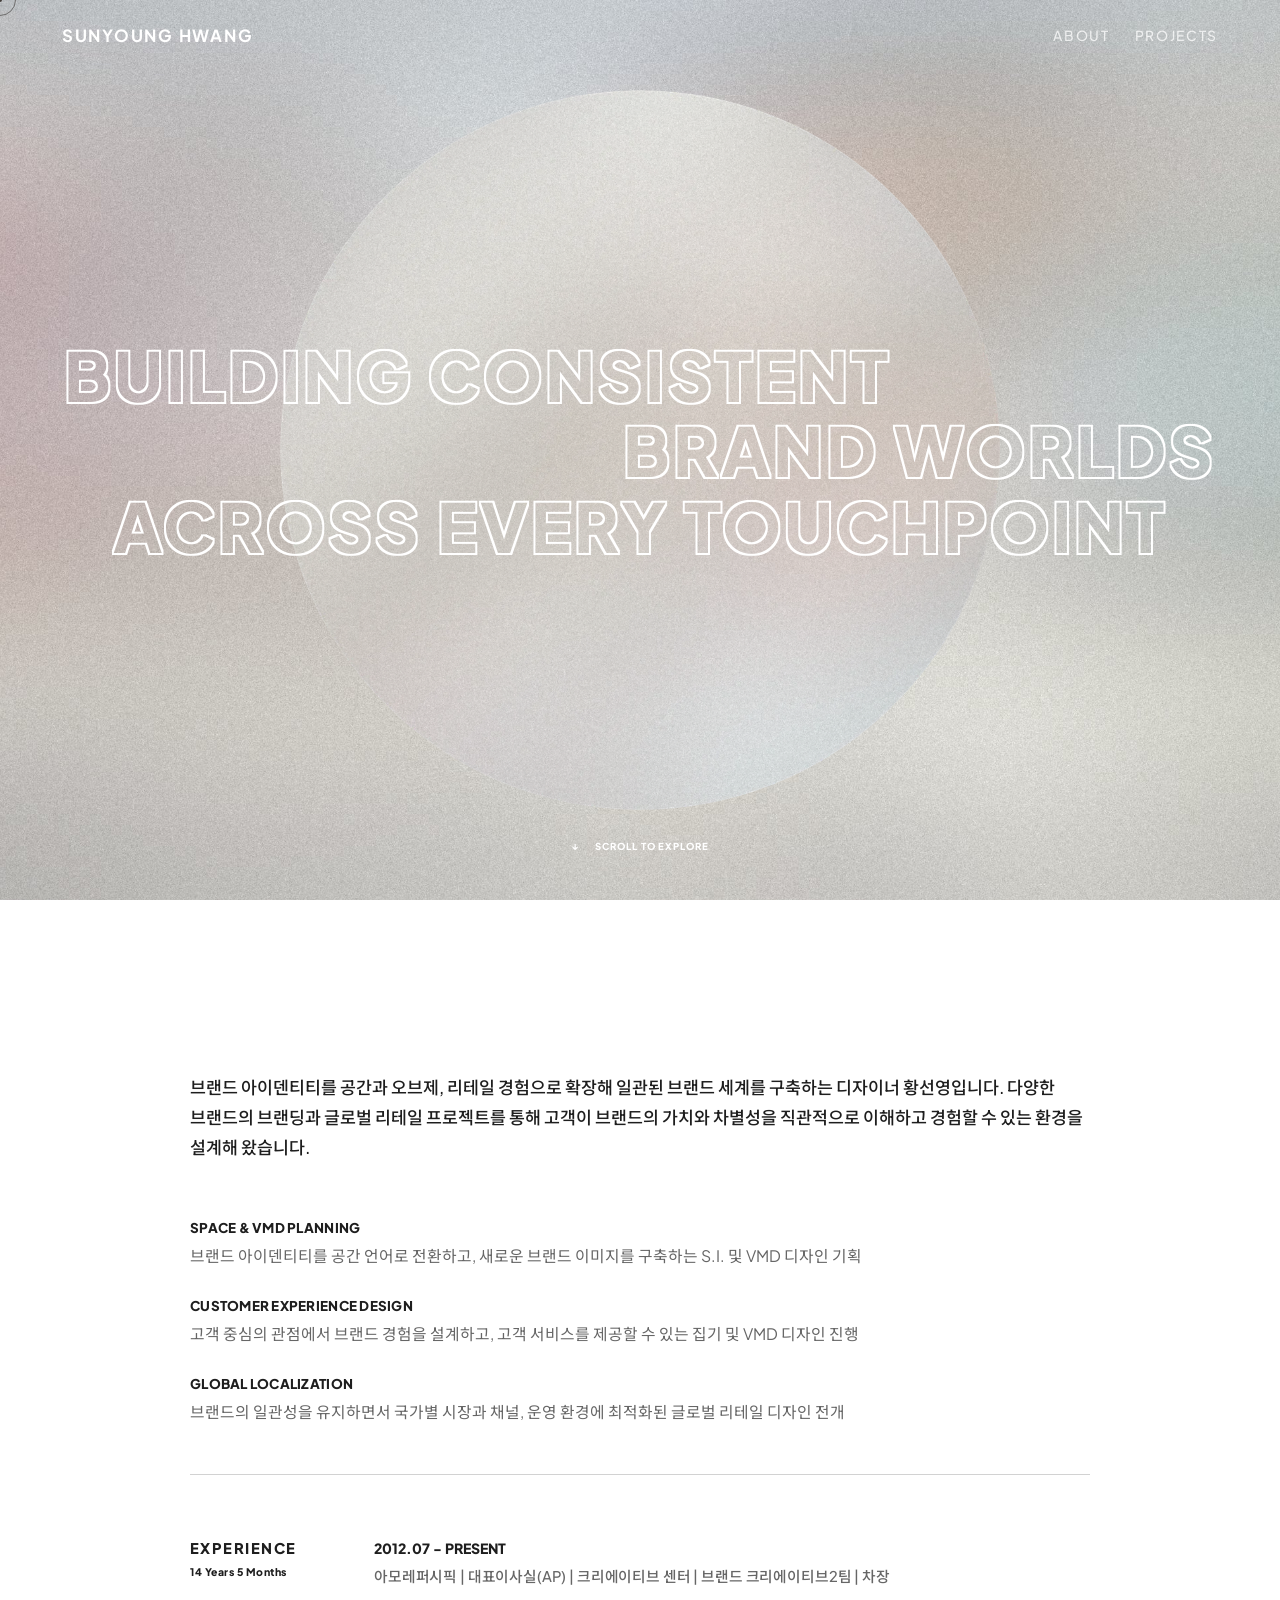
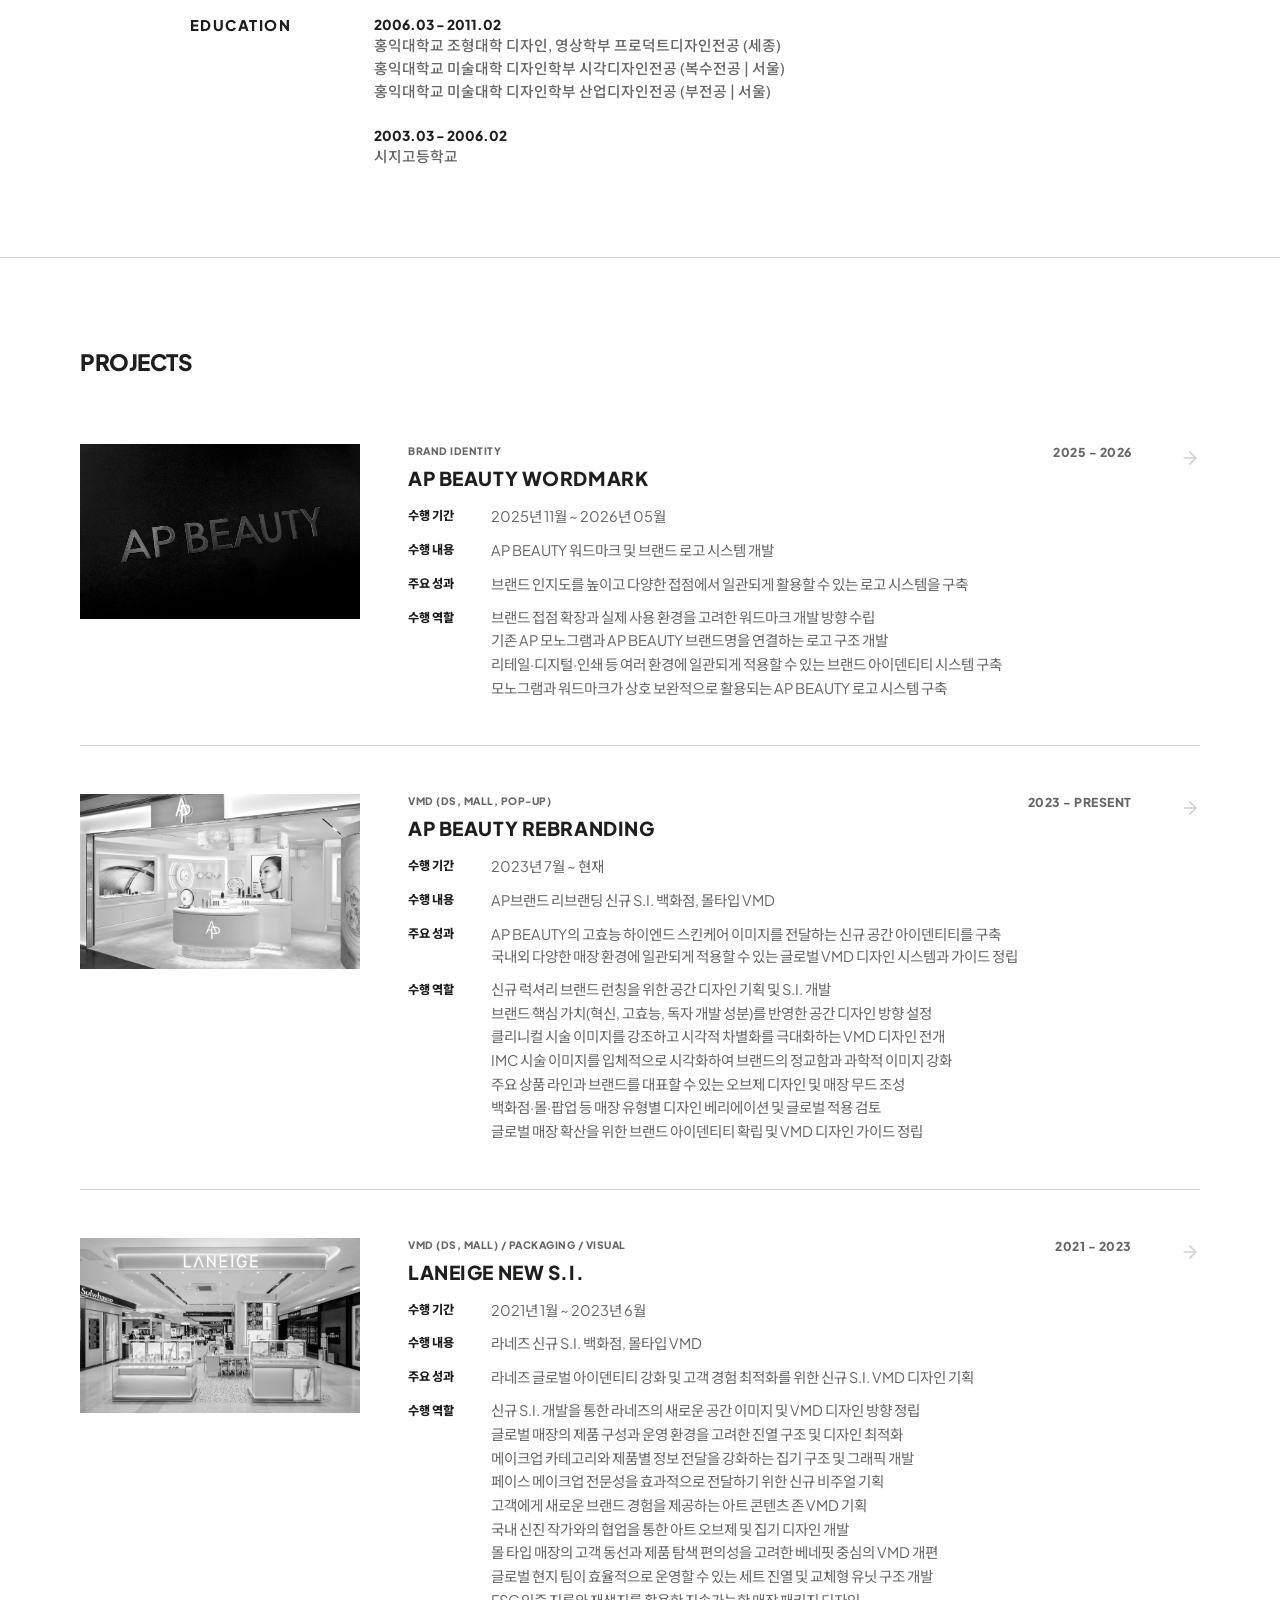
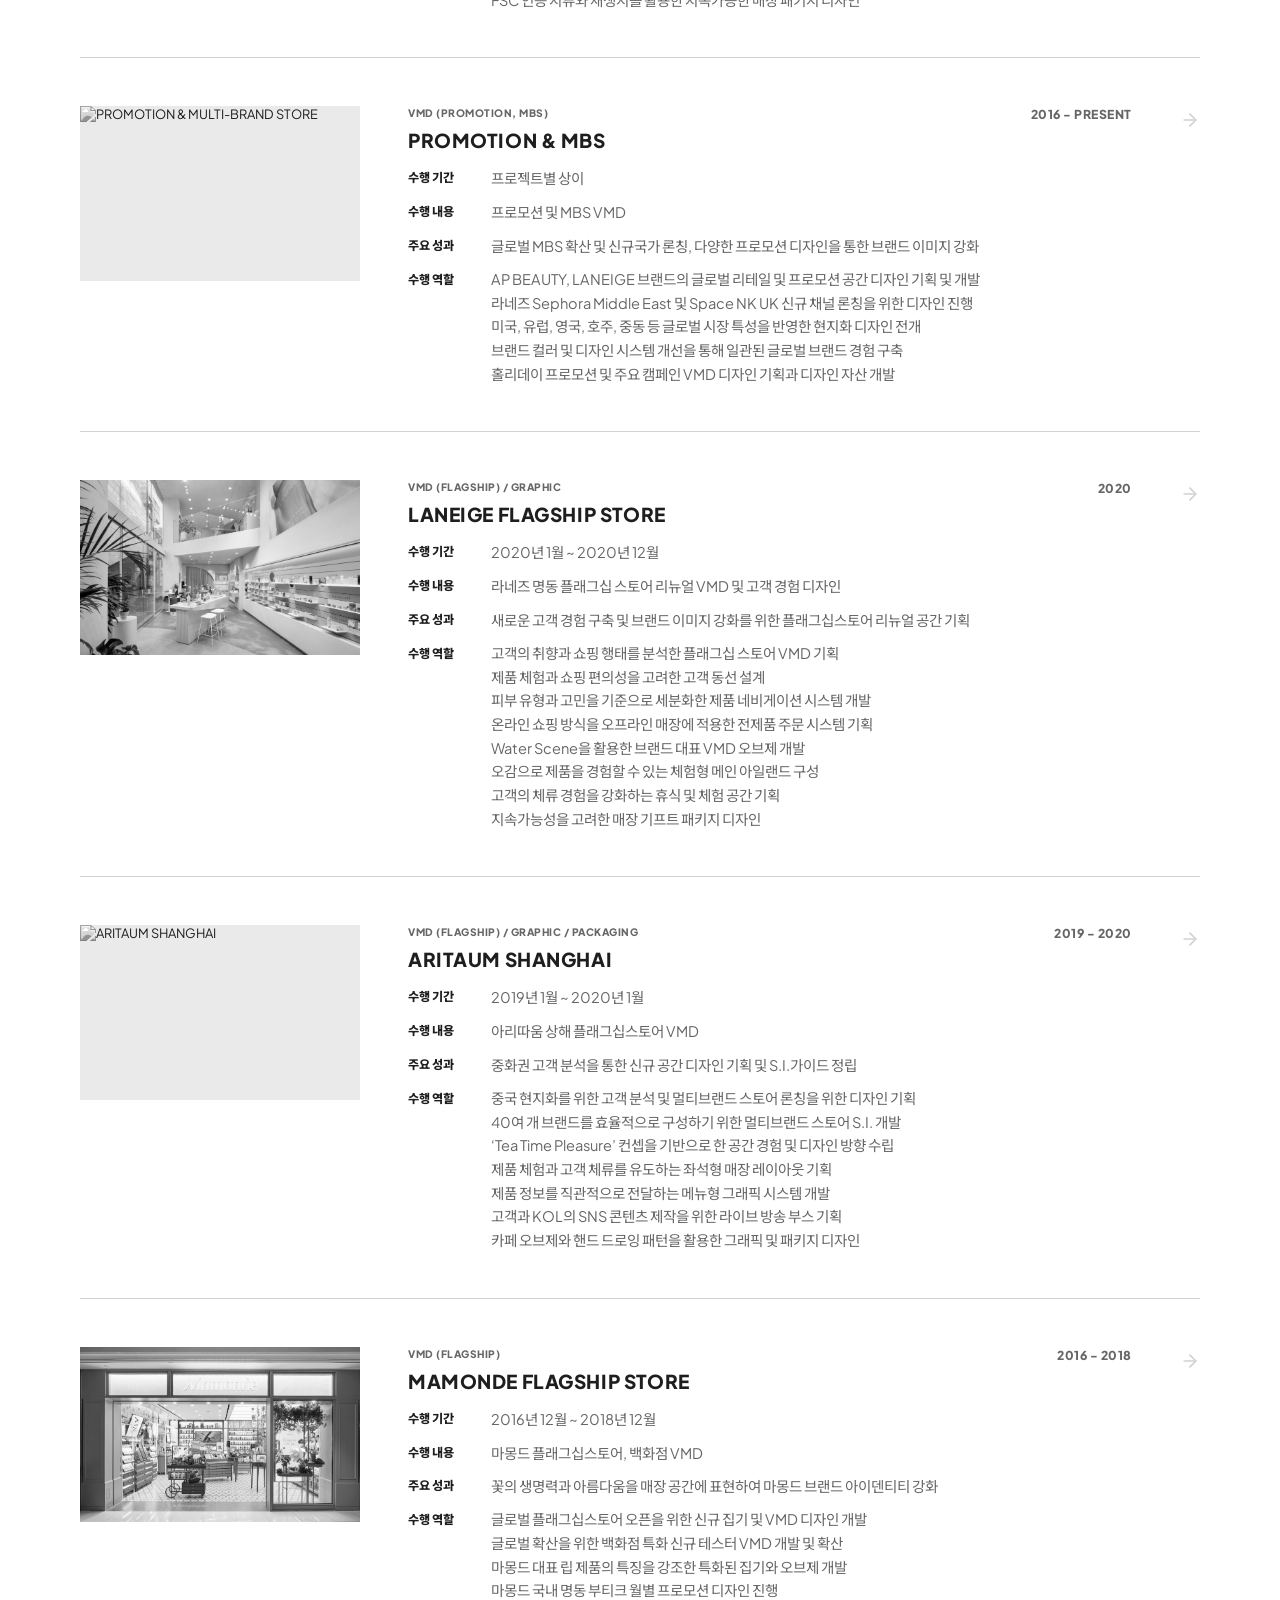
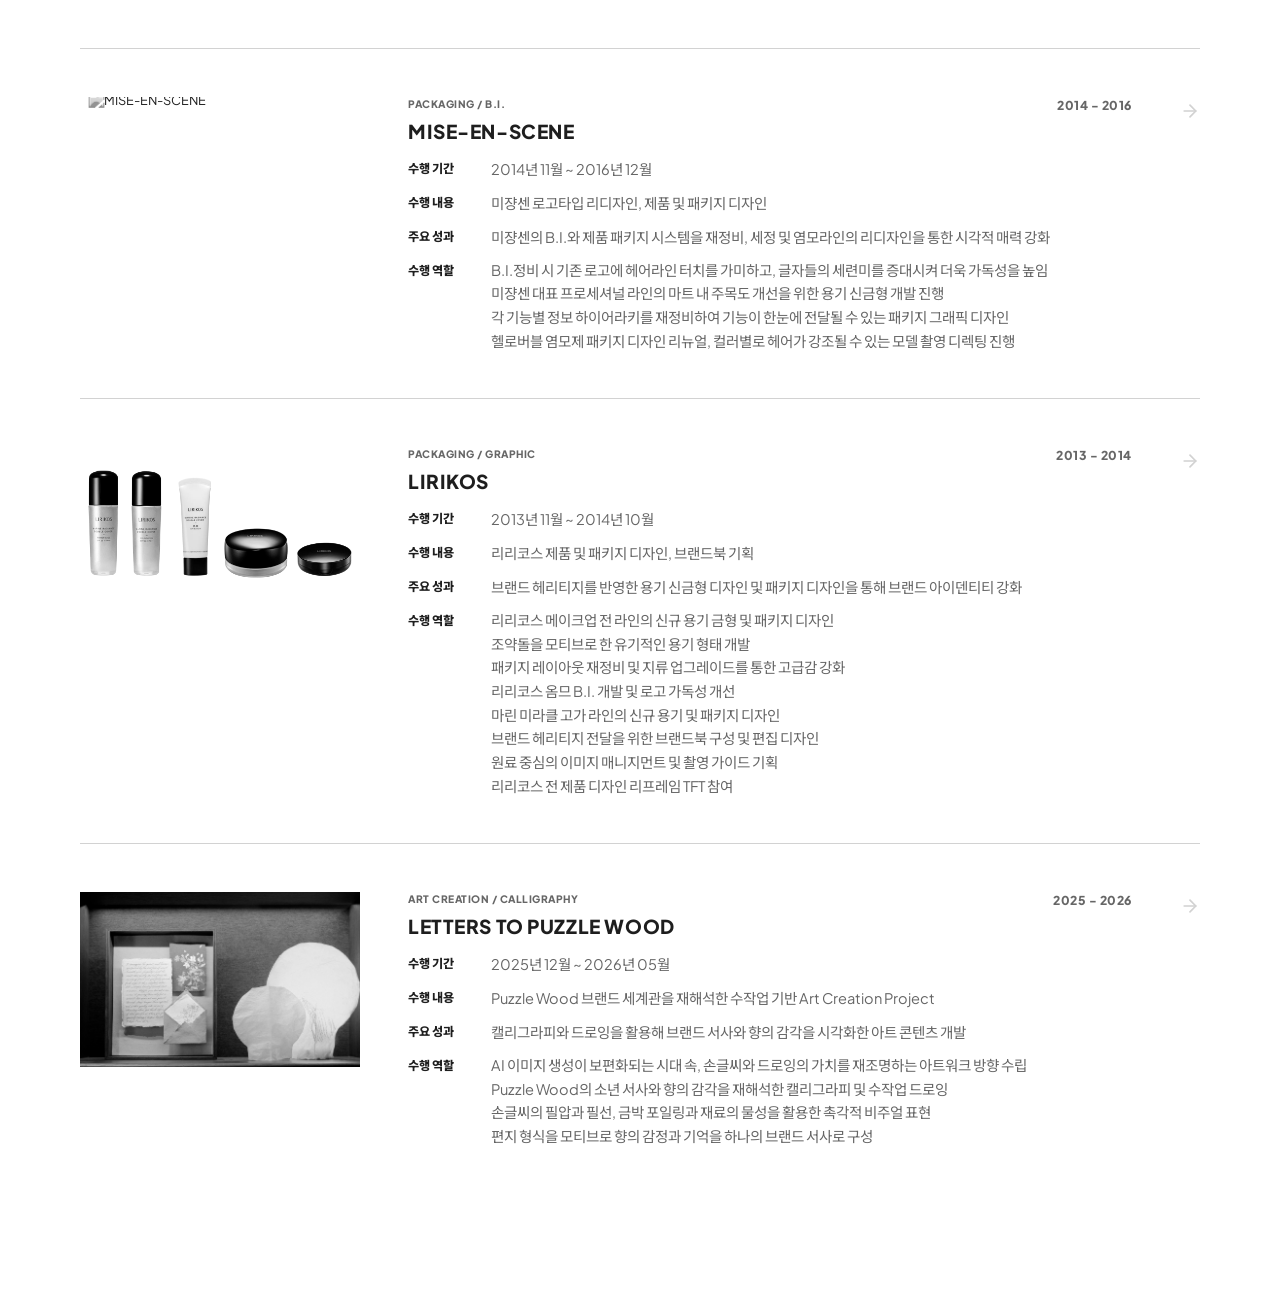
==== commit 3b60438f: "Update portfolio: Add Letters to Puzzle Wood project and update content text" ====
--- a/Portfolio/index.html
+++ b/Portfolio/index.html
@@ -1,17 +1,31 @@
 <!DOCTYPE html>
 <html lang="ko">
+
 <head>
     <meta charset="UTF-8">
     <meta name="viewport" content="width=device-width, initial-scale=1.0">
     <title>SUNYOUNG</title>
     <link rel="icon" type="image/svg+xml" href="favicon.svg">
     <meta name="description" content="아모레퍼시픽 | 대표이사실(AP) | 크리에이티브 센터 | 브랜드 크리에이티브2팀 | 차장">
+
+    <!-- Open Graph / Social Media Meta Tags -->
+    <meta property="og:type" content="website">
+    <meta property="og:title" content="SUNYOUNG HWANG | PORTFOLIO">
+    <meta property="og:description" content="Spatial & Brand Experience Design Portfolio">
+    <meta property="og:image" content="asset/OG.png">
+    <meta name="twitter:card" content="summary_large_image">
+    <meta name="twitter:title" content="SUNYOUNG HWANG | PORTFOLIO">
+    <meta name="twitter:description" content="Spatial & Brand Experience Design Portfolio">
+    <meta name="twitter:image" content="asset/OG.png">
     <!-- Google Fonts: Questrial and Noto Sans KR (Century Gothic fallback & Korean) -->
     <link rel="preconnect" href="https://fonts.googleapis.com">
     <link rel="preconnect" href="https://fonts.gstatic.com" crossorigin>
-    <link href="https://fonts.googleapis.com/css2?family=Plus+Jakarta+Sans:wght@300;400;500;600;700;800&family=Noto+Sans+KR:wght@300;400;500;700&display=swap" rel="stylesheet">
-<link rel="stylesheet" href="style.css?v=20260602-v117">
+    <link
+        href="https://fonts.googleapis.com/css2?family=Plus+Jakarta+Sans:wght@300;400;500;600;700;800&family=Noto+Sans+KR:wght@300;400;500;700&display=swap"
+        rel="stylesheet">
+    <link rel="stylesheet" href="style.css?v=20260602-v117">
 </head>
+
 <body>
     <div class="fixed-bg"></div>
 
@@ -20,13 +34,13 @@
         <defs>
             <filter id="text-outline" x="-5%" y="-5%" width="110%" height="110%">
                 <!-- Dilate the glyph silhouette outward by 1.5px -->
-                <feMorphology in="SourceAlpha" operator="dilate" radius="1.5" result="dilated"/>
+                <feMorphology in="SourceAlpha" operator="dilate" radius="1.5" result="dilated" />
                 <!-- Subtract original shape from dilated shape = outline ring only -->
-                <feComposite in="dilated" in2="SourceAlpha" operator="out" result="outline"/>
+                <feComposite in="dilated" in2="SourceAlpha" operator="out" result="outline" />
                 <!-- Flood with white color -->
-                <feFlood flood-color="#ffffff" result="white"/>
+                <feFlood flood-color="#ffffff" result="white" />
                 <!-- Mask the white flood with the outline ring -->
-                <feComposite in="white" in2="outline" operator="in"/>
+                <feComposite in="white" in2="outline" operator="in" />
             </filter>
         </defs>
     </svg>
@@ -84,12 +98,13 @@
         <!-- Resume Section (1 Column Layout) -->
         <section id="about" class="resume-dashboard">
             <div class="resume-container">
-                
+
                 <!-- Profile Section -->
                 <div class="resume-section-item profile-section">
                     <div class="profile-content">
                         <p class="profile-bio">
-                            브랜드 아이덴티티를 공간과 오브제, 리테일 경험으로 확장해 일관된 브랜드 세계를 구축하는 디자이너 황선영입니다. 다양한 브랜드의 브랜딩과 글로벌 리테일 프로젝트를 통해 고객이 브랜드의 가치와 차별성을 직관적으로 이해하고 경험할 수 있는 환경을 설계해 왔습니다.
+                            브랜드 아이덴티티를 공간과 오브제, 리테일 경험으로 확장해 일관된 브랜드 세계를 구축하는 디자이너 황선영입니다. 다양한 브랜드의 브랜딩과 글로벌 리테일 프로젝트를
+                            통해 고객이 브랜드의 가치와 차별성을 직관적으로 이해하고 경험할 수 있는 환경을 설계해 왔습니다.
                         </p>
                     </div>
                 </div>
@@ -159,7 +174,7 @@
                     <h2 class="section-title">PROJECTS</h2>
                 </div>
                 <div class="projects-list">
-                    
+
                     <!-- Card 0: AP Beauty Wordmark -->
                     <div class="project-row" data-project="ap_beauty_wordmark">
                         <div class="project-row__left">
@@ -173,7 +188,7 @@
                                 <span class="project-row__year">2025 - 2026</span>
                             </div>
                             <h3 class="project-row__title">AP BEAUTY WORDMARK</h3>
-                            
+
                             <div class="project-row__details">
                                 <div class="detail-group">
                                     <span class="label">수행 기간</span>
@@ -199,10 +214,14 @@
                             </div>
                         </div>
                         <div class="project-row__arrow">
-                            <svg width="24" height="24" viewBox="0 0 24 24" fill="none" stroke="currentColor" stroke-width="2" stroke-linecap="round" stroke-linejoin="round"><line x1="5" y1="12" x2="19" y2="12"></line><polyline points="12 5 19 12 12 19"></polyline></svg>
-                        </div>
-                    </div>
-                    
+                            <svg width="24" height="24" viewBox="0 0 24 24" fill="none" stroke="currentColor"
+                                stroke-width="2" stroke-linecap="round" stroke-linejoin="round">
+                                <line x1="5" y1="12" x2="19" y2="12"></line>
+                                <polyline points="12 5 19 12 12 19"></polyline>
+                            </svg>
+                        </div>
+                    </div>
+
                     <!-- Card 1: AP Beauty -->
                     <div class="project-row" data-project="ap_beauty">
                         <div class="project-row__left">
@@ -216,7 +235,7 @@
                                 <span class="project-row__year">2023 - PRESENT</span>
                             </div>
                             <h3 class="project-row__title">AP BEAUTY REBRANDING</h3>
-                            
+
                             <div class="project-row__details">
                                 <div class="detail-group">
                                     <span class="label">수행 기간</span>
@@ -228,7 +247,8 @@
                                 </div>
                                 <div class="detail-group">
                                     <span class="label">주요 성과</span>
-                                    <span class="value">AP BEAUTY의 고효능 하이엔드 스킨케어 이미지를 전달하는 신규 공간 아이덴티티를 구축<br>국내외 다양한 매장 환경에 일관되게 적용할 수 있는 글로벌 VMD 디자인 시스템과 가이드 정립</span>
+                                    <span class="value">AP BEAUTY의 고효능 하이엔드 스킨케어 이미지를 전달하는 신규 공간 아이덴티티를 구축<br>국내외 다양한 매장
+                                        환경에 일관되게 적용할 수 있는 글로벌 VMD 디자인 시스템과 가이드 정립</span>
                                 </div>
                                 <div class="detail-group">
                                     <span class="label">수행 역할</span>
@@ -245,7 +265,11 @@
                             </div>
                         </div>
                         <div class="project-row__arrow">
-                            <svg width="24" height="24" viewBox="0 0 24 24" fill="none" stroke="currentColor" stroke-width="2" stroke-linecap="round" stroke-linejoin="round"><line x1="5" y1="12" x2="19" y2="12"></line><polyline points="12 5 19 12 12 19"></polyline></svg>
+                            <svg width="24" height="24" viewBox="0 0 24 24" fill="none" stroke="currentColor"
+                                stroke-width="2" stroke-linecap="round" stroke-linejoin="round">
+                                <line x1="5" y1="12" x2="19" y2="12"></line>
+                                <polyline points="12 5 19 12 12 19"></polyline>
+                            </svg>
                         </div>
                     </div>
 
@@ -262,7 +286,7 @@
                                 <span class="project-row__year">2021 - 2023</span>
                             </div>
                             <h3 class="project-row__title">LANEIGE New S.I.</h3>
-                            
+
                             <div class="project-row__details">
                                 <div class="detail-group">
                                     <span class="label">수행 기간</span>
@@ -293,7 +317,11 @@
                             </div>
                         </div>
                         <div class="project-row__arrow">
-                            <svg width="24" height="24" viewBox="0 0 24 24" fill="none" stroke="currentColor" stroke-width="2" stroke-linecap="round" stroke-linejoin="round"><line x1="5" y1="12" x2="19" y2="12"></line><polyline points="12 5 19 12 12 19"></polyline></svg>
+                            <svg width="24" height="24" viewBox="0 0 24 24" fill="none" stroke="currentColor"
+                                stroke-width="2" stroke-linecap="round" stroke-linejoin="round">
+                                <line x1="5" y1="12" x2="19" y2="12"></line>
+                                <polyline points="12 5 19 12 12 19"></polyline>
+                            </svg>
                         </div>
                     </div>
 
@@ -301,7 +329,8 @@
                     <div class="project-row" data-project="promotion_mbs">
                         <div class="project-row__left">
                             <div class="project-row__img-wrapper">
-                                <img src="asset/promotion_mbs/la_se_02.jpg" alt="PROMOTION & MULTI-BRAND STORE" loading="lazy">
+                                <img src="asset/promotion_mbs/la_se_02.jpg" alt="PROMOTION & MULTI-BRAND STORE"
+                                    loading="lazy">
                             </div>
                         </div>
                         <div class="project-row__right">
@@ -310,7 +339,7 @@
                                 <span class="project-row__year">2016 - PRESENT</span>
                             </div>
                             <h3 class="project-row__title">PROMOTION & MBS</h3>
-                            
+
                             <div class="project-row__details">
                                 <div class="detail-group">
                                     <span class="label">수행 기간</span>
@@ -337,7 +366,11 @@
                             </div>
                         </div>
                         <div class="project-row__arrow">
-                            <svg width="24" height="24" viewBox="0 0 24 24" fill="none" stroke="currentColor" stroke-width="2" stroke-linecap="round" stroke-linejoin="round"><line x1="5" y1="12" x2="19" y2="12"></line><polyline points="12 5 19 12 12 19"></polyline></svg>
+                            <svg width="24" height="24" viewBox="0 0 24 24" fill="none" stroke="currentColor"
+                                stroke-width="2" stroke-linecap="round" stroke-linejoin="round">
+                                <line x1="5" y1="12" x2="19" y2="12"></line>
+                                <polyline points="12 5 19 12 12 19"></polyline>
+                            </svg>
                         </div>
                     </div>
 
@@ -345,7 +378,8 @@
                     <div class="project-row" data-project="laneige_flagship">
                         <div class="project-row__left">
                             <div class="project-row__img-wrapper">
-                                <img src="asset/laneige_flagship/page_2.jpg" alt="LANEIGE FLAGSHIP STORE" loading="lazy">
+                                <img src="asset/laneige_flagship/page_2.jpg" alt="LANEIGE FLAGSHIP STORE"
+                                    loading="lazy">
                             </div>
                         </div>
                         <div class="project-row__right">
@@ -354,7 +388,7 @@
                                 <span class="project-row__year">2020</span>
                             </div>
                             <h3 class="project-row__title">LANEIGE FLAGSHIP STORE</h3>
-                            
+
                             <div class="project-row__details">
                                 <div class="detail-group">
                                     <span class="label">수행 기간</span>
@@ -384,7 +418,11 @@
                             </div>
                         </div>
                         <div class="project-row__arrow">
-                            <svg width="24" height="24" viewBox="0 0 24 24" fill="none" stroke="currentColor" stroke-width="2" stroke-linecap="round" stroke-linejoin="round"><line x1="5" y1="12" x2="19" y2="12"></line><polyline points="12 5 19 12 12 19"></polyline></svg>
+                            <svg width="24" height="24" viewBox="0 0 24 24" fill="none" stroke="currentColor"
+                                stroke-width="2" stroke-linecap="round" stroke-linejoin="round">
+                                <line x1="5" y1="12" x2="19" y2="12"></line>
+                                <polyline points="12 5 19 12 12 19"></polyline>
+                            </svg>
                         </div>
                     </div>
 
@@ -392,7 +430,8 @@
                     <div class="project-row" data-project="aritaum_shanghai">
                         <div class="project-row__left">
                             <div class="project-row__img-wrapper">
-                                <img src="asset/aritaum_shanghai/ar_02_highres.png" alt="ARITAUM SHANGHAI" loading="lazy">
+                                <img src="asset/aritaum_shanghai/ar_02_highres.png" alt="ARITAUM SHANGHAI"
+                                    loading="lazy">
                             </div>
                         </div>
                         <div class="project-row__right">
@@ -401,7 +440,7 @@
                                 <span class="project-row__year">2019 - 2020</span>
                             </div>
                             <h3 class="project-row__title">ARITAUM SHANGHAI</h3>
-                            
+
                             <div class="project-row__details">
                                 <div class="detail-group">
                                     <span class="label">수행 기간</span>
@@ -420,7 +459,7 @@
                                     <ul class="task-list">
                                         <li>중국 현지화를 위한 고객 분석 및 멀티브랜드 스토어 론칭을 위한 디자인 기획</li>
                                         <li>40여 개 브랜드를 효율적으로 구성하기 위한 멀티브랜드 스토어 S.I. 개발</li>
-                                        <li>‘Tea Time Pleasure’ 콘셉트를 기반으로 한 공간 경험 및 디자인 방향 수립</li>
+                                        <li>‘Tea Time Pleasure’ 컨셉을 기반으로 한 공간 경험 및 디자인 방향 수립</li>
                                         <li>제품 체험과 고객 체류를 유도하는 좌석형 매장 레이아웃 기획</li>
                                         <li>제품 정보를 직관적으로 전달하는 메뉴형 그래픽 시스템 개발</li>
                                         <li>고객과 KOL의 SNS 콘텐츠 제작을 위한 라이브 방송 부스 기획</li>
@@ -430,7 +469,11 @@
                             </div>
                         </div>
                         <div class="project-row__arrow">
-                            <svg width="24" height="24" viewBox="0 0 24 24" fill="none" stroke="currentColor" stroke-width="2" stroke-linecap="round" stroke-linejoin="round"><line x1="5" y1="12" x2="19" y2="12"></line><polyline points="12 5 19 12 12 19"></polyline></svg>
+                            <svg width="24" height="24" viewBox="0 0 24 24" fill="none" stroke="currentColor"
+                                stroke-width="2" stroke-linecap="round" stroke-linejoin="round">
+                                <line x1="5" y1="12" x2="19" y2="12"></line>
+                                <polyline points="12 5 19 12 12 19"></polyline>
+                            </svg>
                         </div>
                     </div>
 
@@ -447,7 +490,7 @@
                                 <span class="project-row__year">2016 - 2018</span>
                             </div>
                             <h3 class="project-row__title">MAMONDE FLAGSHIP STORE</h3>
-                            
+
                             <div class="project-row__details">
                                 <div class="detail-group">
                                     <span class="label">수행 기간</span>
@@ -473,7 +516,11 @@
                             </div>
                         </div>
                         <div class="project-row__arrow">
-                            <svg width="24" height="24" viewBox="0 0 24 24" fill="none" stroke="currentColor" stroke-width="2" stroke-linecap="round" stroke-linejoin="round"><line x1="5" y1="12" x2="19" y2="12"></line><polyline points="12 5 19 12 12 19"></polyline></svg>
+                            <svg width="24" height="24" viewBox="0 0 24 24" fill="none" stroke="currentColor"
+                                stroke-width="2" stroke-linecap="round" stroke-linejoin="round">
+                                <line x1="5" y1="12" x2="19" y2="12"></line>
+                                <polyline points="12 5 19 12 12 19"></polyline>
+                            </svg>
                         </div>
                     </div>
 
@@ -492,7 +539,7 @@
                                 <span class="project-row__year">2014 - 2016</span>
                             </div>
                             <h3 class="project-row__title">MISE-EN-SCENE</h3>
-                            
+
                             <div class="project-row__details">
                                 <div class="detail-group">
                                     <span class="label">수행 기간</span>
@@ -518,7 +565,11 @@
                             </div>
                         </div>
                         <div class="project-row__arrow">
-                            <svg width="24" height="24" viewBox="0 0 24 24" fill="none" stroke="currentColor" stroke-width="2" stroke-linecap="round" stroke-linejoin="round"><line x1="5" y1="12" x2="19" y2="12"></line><polyline points="12 5 19 12 12 19"></polyline></svg>
+                            <svg width="24" height="24" viewBox="0 0 24 24" fill="none" stroke="currentColor"
+                                stroke-width="2" stroke-linecap="round" stroke-linejoin="round">
+                                <line x1="5" y1="12" x2="19" y2="12"></line>
+                                <polyline points="12 5 19 12 12 19"></polyline>
+                            </svg>
                         </div>
                     </div>
                     <!-- Card 8: Lirikos -->
@@ -535,7 +586,7 @@
                                 <span class="project-row__year">2013 - 2014</span>
                             </div>
                             <h3 class="project-row__title">LIRIKOS</h3>
-                            
+
                             <div class="project-row__details">
                                 <div class="detail-group">
                                     <span class="label">수행 기간</span>
@@ -565,15 +616,66 @@
                             </div>
                         </div>
                         <div class="project-row__arrow">
-                            <svg width="24" height="24" viewBox="0 0 24 24" fill="none" stroke="currentColor" stroke-width="2" stroke-linecap="round" stroke-linejoin="round"><line x1="5" y1="12" x2="19" y2="12"></line><polyline points="12 5 19 12 12 19"></polyline></svg>
-                        </div>
-                    </div>
-
-                    </div>
-
-                </div>
+                            <svg width="24" height="24" viewBox="0 0 24 24" fill="none" stroke="currentColor"
+                                stroke-width="2" stroke-linecap="round" stroke-linejoin="round">
+                                <line x1="5" y1="12" x2="19" y2="12"></line>
+                                <polyline points="12 5 19 12 12 19"></polyline>
+                            </svg>
+                        </div>
+                    </div>
+
+                    <!-- Card 9: Letters to Puzzle Wood -->
+                    <div class="project-row" data-project="letters_to_puzzle_wood" data-external-link="https://design.amorepacific.com/work/2026/amorepacific/letters-to-puzzle-wood-art-creation-project/">
+                        <div class="project-row__left">
+                            <div class="project-row__img-wrapper">
+                                <img src="asset/calligraphy/26_31_top_index_d.jpg" alt="LETTERS TO PUZZLE WOOD" loading="lazy">
+                            </div>
+                        </div>
+                        <div class="project-row__right">
+                            <div class="project-row__meta">
+                                <span class="project-row__cat">ART CREATION / CALLIGRAPHY</span>
+                                <span class="project-row__year">2025 - 2026</span>
+                            </div>
+                            <h3 class="project-row__title">LETTERS TO PUZZLE WOOD</h3>
+
+                            <div class="project-row__details">
+                                <div class="detail-group">
+                                    <span class="label">수행 기간</span>
+                                    <span class="value">2025년 12월 ~ 2026년 05월</span>
+                                </div>
+                                <div class="detail-group">
+                                    <span class="label">수행 내용</span>
+                                    <span class="value">Puzzle Wood 브랜드 세계관을 재해석한 수작업 기반 Art Creation Project</span>
+                                </div>
+                                <div class="detail-group">
+                                    <span class="label">주요 성과</span>
+                                    <span class="value">캘리그라피와 드로잉을 활용해 브랜드 서사와 향의 감각을 시각화한 아트 콘텐츠 개발</span>
+                                </div>
+                                <div class="detail-group">
+                                    <span class="label">수행 역할</span>
+                                    <ul class="task-list">
+                                        <li>AI 이미지 생성이 보편화되는 시대 속, 손글씨와 드로잉의 가치를 재조명하는 아트워크 방향 수립</li>
+                                        <li>Puzzle Wood의 소년 서사와 향의 감각을 재해석한 캘리그라피 및 수작업 드로잉</li>
+                                        <li>손글씨의 필압과 필선, 금박 포일링과 재료의 물성을 활용한 촉각적 비주얼 표현</li>
+                                        <li>편지 형식을 모티브로 향의 감정과 기억을 하나의 브랜드 서사로 구성</li>
+                                    </ul>
+                                </div>
+                            </div>
+                        </div>
+                        <div class="project-row__arrow">
+                            <svg width="24" height="24" viewBox="0 0 24 24" fill="none" stroke="currentColor"
+                                stroke-width="2" stroke-linecap="round" stroke-linejoin="round">
+                                <line x1="5" y1="12" x2="19" y2="12"></line>
+                                <polyline points="12 5 19 12 12 19"></polyline>
+                            </svg>
+                        </div>
+                    </div>
+
+                </div>
+
             </div>
-        </section>
+    </div>
+    </section>
     </div>
 
     <!-- Case Study Full-Screen Drawer -->
@@ -636,4 +738,5 @@
 
     <script src="main.js?v=20260602-v117"></script>
 </body>
-</html>
+
+</html>
